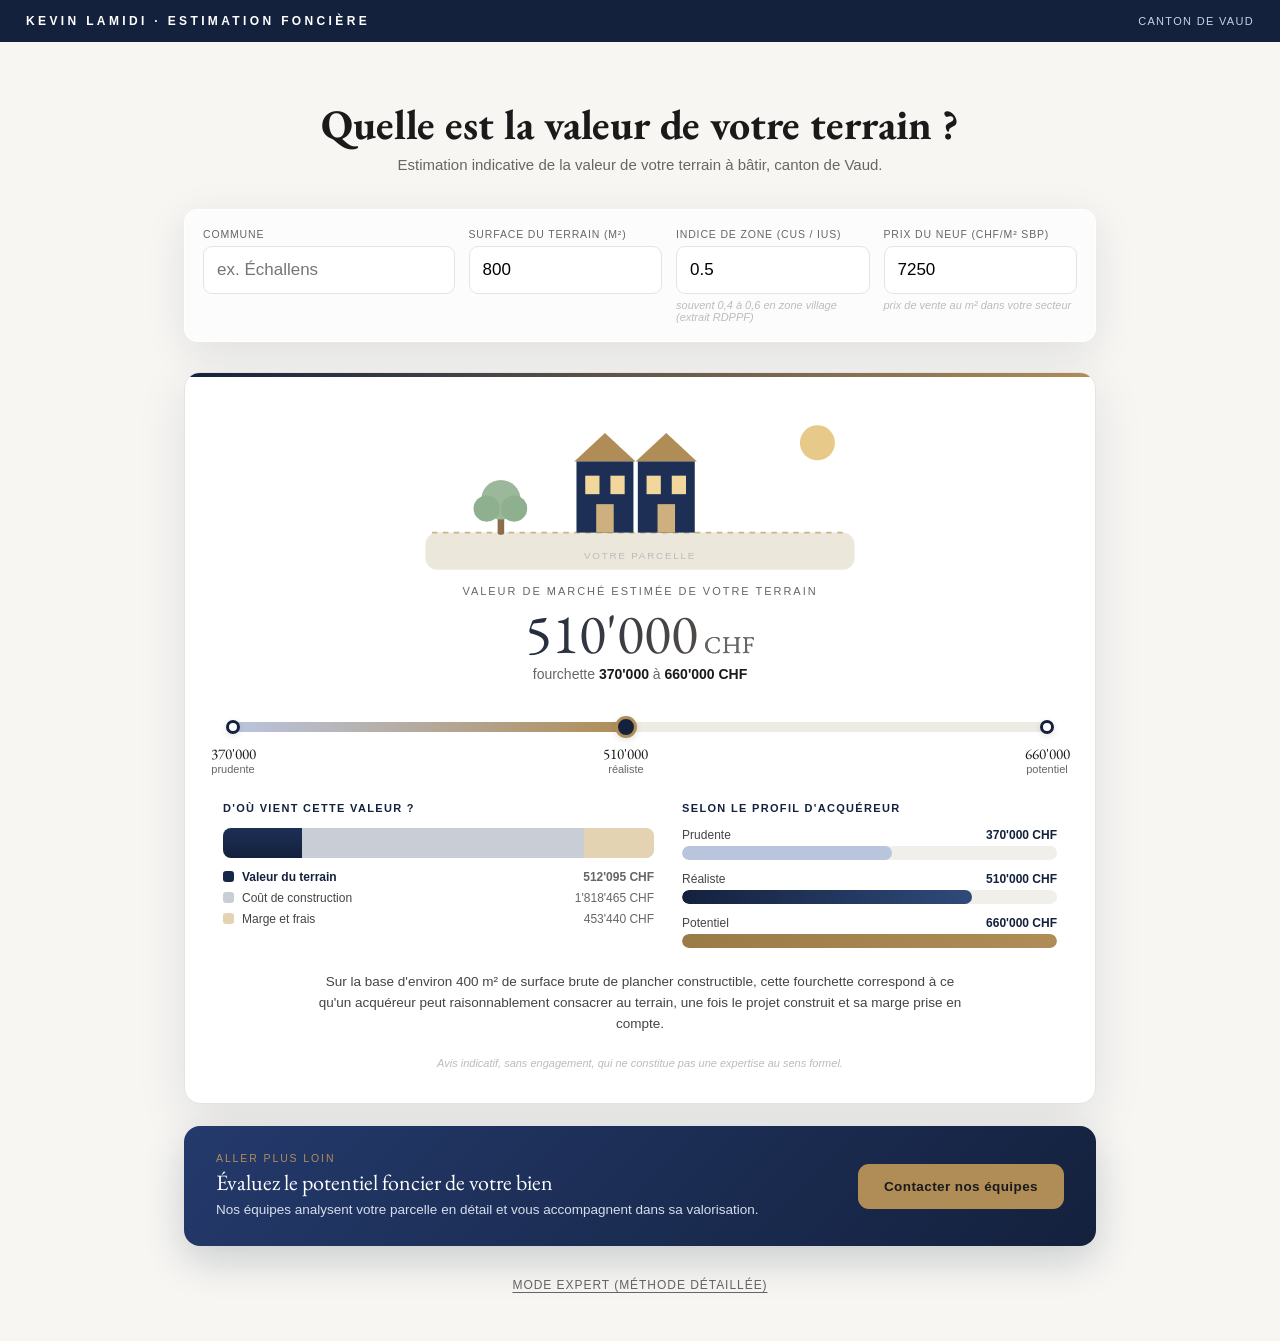
==== index.html @ 93208319 "Reancre le carre de contact en bande horizontale pleine largeur sous le resultat Co-Authored-By: Cla" ====
<!DOCTYPE html>
<html lang="fr">
<head>
  <meta charset="utf-8" />
  <meta name="viewport" content="width=device-width, initial-scale=1" />
  <meta name="robots" content="noindex, nofollow" />
  <title>Estimation foncière</title>
  <link rel="preconnect" href="https://fonts.googleapis.com" />
  <link rel="preconnect" href="https://fonts.gstatic.com" crossorigin />
  <link href="https://fonts.googleapis.com/css2?family=EB+Garamond:ital,wght@0,400;0,500;0,600;1,400&display=swap" rel="stylesheet" />
  <link rel="stylesheet" href="styles.css" />
</head>
<body>

  <div class="bg-mesh" aria-hidden="true"><span></span><span></span><span></span></div>

  <!-- ======================= BANDEAU ======================= -->
  <header class="topbar">
    <div class="brand" id="brandLabel">Estimation foncière</div>
    <div class="meta">Canton de Vaud</div>
  </header>

  <!-- ======================= FAÇADE SIMPLE ======================= -->
  <main class="estimateur">
    <section class="hero">
      <h1 class="hero-title">Quelle est la valeur de votre terrain ?</h1>
      <p class="hero-sub">Estimation indicative de la valeur de votre terrain à bâtir, canton de Vaud.</p>
      <div class="hero-inputs">
        <div class="hero-field">
          <label>Commune</label>
          <input id="commune" list="communeList" placeholder="ex. Échallens" />
          <datalist id="communeList"></datalist>
        </div>
        <div class="hero-field">
          <label>Surface du terrain (m²)</label>
          <input id="surfaceCadastrale" type="number" inputmode="numeric" placeholder="ex. 800" />
        </div>
        <div class="hero-field">
          <label>Indice de zone (CUS / IUS)</label>
          <input id="ius" type="number" step="0.05" inputmode="decimal" placeholder="ex. 0.5" />
          <div class="hero-help">souvent 0,4 à 0,6 en zone village (extrait RDPPF)</div>
        </div>
        <div class="hero-field">
          <label>Prix du neuf (CHF/m² SBP)</label>
          <input id="prixReference" type="number" inputmode="numeric" placeholder="ex. 7500" />
          <div class="hero-help">prix de vente au m² dans votre secteur</div>
        </div>
      </div>
      <div class="note" id="communeNote"></div>
    </section>

    <section class="result" id="heroResult"><!-- rempli dynamiquement --></section>

    <aside class="cta-band">
      <div class="cta-band-text">
        <div class="cta-eyebrow">Aller plus loin</div>
        <div class="cta-title">Évaluez le potentiel foncier de votre bien</div>
        <p class="cta-text">Nos équipes analysent votre parcelle en détail et vous accompagnent dans sa valorisation.</p>
      </div>
      <a class="cta-btn" id="ctaContact" href="mailto:">Contacter nos équipes</a>
    </aside>

    <div class="expert-toggle">
      <button class="linklike" id="btnExpert">Mode expert (méthode détaillée)</button>
    </div>
  </main>

  <!-- ======================= MODE EXPERT ======================= -->
  <div id="expert" hidden>
  <div class="expert-head">
    <div>
      <div class="eh-title">Mode expert</div>
      <div class="eh-sub">Calcul détaillé, pour votre analyse et le rappel client</div>
    </div>
    <button class="btn secondary eh-back" id="btnSimple">Vue simple</button>
  </div>
  <div class="layout">

    <!-- ======================= SIDEBAR : SAISIE ======================= -->
    <aside class="sidebar">

      <!-- CONTEXTE : facultatif, alimente surtout l'avis PDF -->
      <details class="group">
        <summary>Contexte du dossier</summary>
        <div class="field"><label>N° de parcelle</label><input id="noParcelle" /></div>
        <div class="field"><label>Auteur de l'avis</label><input id="auteur" placeholder="Nom Prénom" /></div>
        <div class="field"><label>Titre / entité</label><input id="entite" placeholder="Courtier" /></div>
        <div class="field"><label>Client (à la demande de)</label><input id="client" placeholder="Nom du client" /></div>
        <div class="field"><label>Email de contact <span class="hint">bouton « être rappelé »</span></label><input id="contactEmail" type="email" placeholder="vous@agence.ch" /></div>
        <div class="field"><label>District</label><input id="district" /></div>
        <div class="field"><label>Affectation principale</label><select id="affectation"></select></div>
        <div class="field"><label>Estimation fiscale (CHF) <span class="hint">repère</span></label><input id="estimationFiscale" type="number" /></div>
        <div class="field inline">
          <div><label>Accès grevé servitude (m²)</label><input id="surfaceAcces" type="number" value="0" /></div>
          <div><label>Surface déterminante (m²) <span class="hint">auto</span></label><input id="surfaceDeterminante" type="number" placeholder="auto" /></div>
        </div>
        <div class="field"><label>Calcul de surface déterminante</label><select id="normeSurface"></select></div>
        <div class="field inline">
          <div><label>Jardin (m²)</label><input id="surfaceJardin" type="number" value="0" /></div>
          <div><label>Bâtiments existants (m²)</label><input id="surfaceBatiments" type="number" value="0" /></div>
        </div>
        <div class="field row3">
          <div><label>Couvert (m²)</label><input id="surfaceCouvert" type="number" value="0" /></div>
          <div><label>Haut. corniche (m)</label><input id="hauteurCorniche" type="number" step="0.1" /></div>
          <div><label>Dist. limites (m)</label><input id="distanceLimites" type="number" step="0.1" /></div>
        </div>
        <div class="field"><label>Surface min bâtiment (m²)</label><input id="surfaceMinBatiment" type="number" /></div>
        <div class="field checks">
          <label><input type="checkbox" id="pacomRevision" /> PACom en révision</label>
        </div>
        <div class="field"><label>Commentaire PACom</label><textarea id="pacomCommentaire"></textarea></div>
        <div class="field checks">
          <label>Servitudes</label>
          <label><input type="checkbox" id="servPassage" /> Passage</label>
          <label><input type="checkbox" id="servCanalisations" /> Canalisations</label>
          <label><input type="checkbox" id="servAutres" /> Autres</label>
        </div>
        <div class="field"><label>Servitudes (détail)</label><textarea id="servitudes"></textarea></div>
        <div class="field"><label>Particularités (topo, expo, accès)</label><textarea id="particularites"></textarea></div>
      </details>

      <!-- HYPOTHÈSES COMMUNES : socle identique à tous les dossiers -->
      <details class="group">
        <summary>Hypothèses communes (socle)</summary>
        <div class="field">
          <label>Standing visé</label>
          <select id="standing">
            <option value="standard">Standard (950 CHF/m³)</option>
            <option value="soigne">Soigné (1'050 CHF/m³)</option>
            <option value="premium">Premium (1'150 CHF/m³)</option>
          </select>
        </div>
        <div class="field"><label>Coût construction (CHF/m³ SIA 116)</label><input id="coutM3" type="number" /></div>
        <div class="field inline">
          <div><label>Ratio volume/SBP (m³/m²)</label><input id="ratioVolumeSBP" type="number" step="0.1" /></div>
          <div><label>Ratio habitable/SBP</label><input id="ratioHabitableSBP" type="number" step="0.01" /></div>
        </div>
        <div class="field"><label>CFC 1 travaux prépar. (CHF)</label><input id="cfc1" type="number" /></div>
        <div class="field inline">
          <div><label>CFC 4 (CHF/m² non bâti)</label><input id="cfc4M2" type="number" /></div>
          <div><label>CFC 5 (% s/total)</label><input id="cfc5Pct" type="number" step="0.01" /></div>
        </div>
        <div class="field"><label>Frais commercialisation (% recette)</label><input id="fraisCommercialisationPct" type="number" step="0.01" /></div>
        <div class="field">
          <label>Marge par niveau (% recette)</label>
          <div class="row3">
            <div><label style="text-align:center">Prudente</label><input id="margeP" type="number" step="0.01" /></div>
            <div><label style="text-align:center">Réaliste</label><input id="margeR" type="number" step="0.01" /></div>
            <div><label style="text-align:center">Optimale</label><input id="margeO" type="number" step="0.01" /></div>
          </div>
        </div>
        <div class="field inline">
          <div><label>Frais acquisition terrain (%)</label><input id="fraisAcquisitionPct" type="number" step="0.01" /></div>
          <div><label>Frais constitution PPE (CHF)</label><input id="fraisPPE" type="number" /></div>
        </div>
        <div class="field">
          <label>Abattement servitudes</label>
          <div class="slider-row">
            <input id="abattementServitudes" type="range" min="0" max="0.2" step="0.01" value="0" />
            <span class="val" id="abattementVal">0 %</span>
          </div>
        </div>
        <div class="field">
          <label>Niveaux habitables <span class="hint">(emprise = SBP / niveaux)</span></label>
          <div class="slider-row">
            <input id="nbNiveaux" type="range" min="1" max="3" step="1" value="2" />
            <span class="val" id="nbNiveauxVal">2</span>
          </div>
        </div>
      </details>

      <!-- DÉGRESSIVITÉ -->
      <details class="group">
        <summary>Tableau de dégressivité</summary>
        <table class="grid" id="degTable" style="font-size:12px"></table>
        <div class="note">% du prix de référence selon la SBP d'une unité (surface du programme). Variable critique du modèle.</div>
      </details>

      <!-- ACTIONS DOSSIER -->
      <div class="group">
        <h3>Dossier</h3>
        <div class="btn-row">
          <button class="btn secondary" id="btnSave">Enregistrer</button>
          <select id="dossierList" style="flex:1;padding:6px;border:1px solid #e3e3e3;border-radius:4px"></select>
          <button class="btn ghost" id="btnLoad">Ouvrir</button>
          <button class="btn ghost" id="btnDelete">Suppr.</button>
        </div>
        <div class="btn-row">
          <button class="btn ghost" id="btnExport">Exporter JSON</button>
          <button class="btn ghost" id="btnImport">Importer JSON</button>
          <input type="file" id="fileImport" accept="application/json" style="display:none" />
        </div>
      </div>

    </aside>

    <!-- ======================= MAIN : RÉSULTATS ======================= -->
    <main class="main">
      <div class="tabs">
        <div class="tab active" data-tab="synthese">Synthèse</div>
        <div class="tab" data-tab="detail">Détail par scénario</div>
        <div class="tab" data-tab="acquereur">Vue acquéreur</div>
        <div class="tab" data-tab="communes">Communes</div>
        <div class="tab" data-tab="comparables">Comparables</div>
        <div class="tab" data-tab="pdf">Avis (PDF)</div>
      </div>

      <!-- SYNTHÈSE -->
      <section class="panel active" id="panel-synthese">
        <h1 class="headline" id="synTitre">Parcelle</h1>
        <p class="subhead" id="synSub">Canton de Vaud</p>
        <div class="cards" id="synCards"></div>
        <div class="section-title">Détail des trois niveaux de valorisation</div>
        <table class="grid" id="synTable"></table>
        <p class="note" id="synFiscal"></p>
      </section>

      <!-- DÉTAIL -->
      <section class="panel" id="panel-detail">
        <div class="section-title">Mécanique complète, colonnes parallèles</div>
        <table class="grid" id="detailTable"></table>
        <p class="note">Toutes les lignes CFC sont visibles. Les cellules de saisie (sidebar) sont en surbrillance jaune.</p>
      </section>

      <!-- VUE ACQUÉREUR -->
      <section class="panel" id="panel-acquereur">
        <div class="flex" style="justify-content:space-between">
          <div class="section-title" style="margin:0;border:none">Vue acquéreur, compte à l'envers</div>
          <div class="field" style="min-width:240px;margin:0">
            <label>Scénario cible</label>
            <select id="cibleScenario"></select>
          </div>
        </div>
        <div class="cards" id="acqCards"></div>
        <table class="grid" id="acqTable"></table>
        <p class="note" id="acqProfil"></p>
      </section>

      <!-- COMMUNES -->
      <section class="panel" id="panel-communes">
        <div class="section-title">Base de communes</div>
        <p class="note">Vos données par commune. La saisie d'un dossier pré-remplit ces références (surchargeables). Les communes que vous ajoutez ici sont conservées sur ce poste.</p>
        <table class="grid" id="communesTable"></table>
        <div class="spacer"></div>
        <div class="section-title" id="communeFormTitle">Ajouter ou modifier une commune</div>
        <div style="display:grid;grid-template-columns:repeat(3,1fr);gap:10px;max-width:900px">
          <div class="field"><label>Commune</label><input id="k_commune" /></div>
          <div class="field"><label>District</label><input id="k_district" /></div>
          <div class="field"><label>Prix réf. (CHF/m² SBP)</label><input id="k_prix" type="number" /></div>
          <div class="field"><label>IUS zone village</label><input id="k_ius" type="number" step="0.05" /></div>
          <div class="field"><label>Hauteur corniche (m)</label><input id="k_hauteur" type="number" step="0.1" /></div>
          <div class="field"><label>Surface min bâtiment (m²)</label><input id="k_surfmin" type="number" /></div>
          <div class="field" style="grid-column:1 / -1"><label>Notes</label><textarea id="k_notes"></textarea></div>
        </div>
        <div class="btn-row">
          <button class="btn" id="btnSaveCommune">Enregistrer la commune</button>
          <button class="btn ghost" id="btnResetCommune">Vider le formulaire</button>
        </div>
      </section>

      <!-- COMPARABLES -->
      <section class="panel" id="panel-comparables">
        <div class="section-title">Comparables archivés</div>
        <table class="grid" id="compTable"></table>
        <div class="spacer"></div>
        <div class="section-title">Ajouter un comparable</div>
        <div style="display:grid;grid-template-columns:repeat(4,1fr);gap:10px;max-width:900px">
          <div class="field"><label>Commune</label><input id="c_commune" /></div>
          <div class="field"><label>Adresse partielle</label><input id="c_adresse" /></div>
          <div class="field"><label>Type de bien</label>
            <select id="c_type">
              <option>PPE neuve</option><option>Villa neuve</option>
              <option>Villa rénovée</option><option>Terrain nu</option>
            </select>
          </div>
          <div class="field"><label>Date observation</label><input id="c_date" type="date" /></div>
          <div class="field"><label>SBP (m²)</label><input id="c_sbp" type="number" /></div>
          <div class="field"><label>Habitable (m²)</label><input id="c_hab" type="number" /></div>
          <div class="field"><label>Prix (CHF)</label><input id="c_prix" type="number" /></div>
          <div class="field"><label>Source</label><input id="c_source" /></div>
        </div>
        <div class="btn-row"><button class="btn" id="btnAddComp">Ajouter</button></div>
      </section>

      <!-- PDF -->
      <section class="panel" id="panel-pdf">
        <div class="pdf-toolbar">
          <button class="btn" id="btnPrint">Générer le PDF (impression)</button>
          <span class="muted">Astuce : dans la boîte d'impression, choisir « Enregistrer au format PDF », marges « Aucune ».</span>
          <label class="flex" style="margin-left:auto"><input type="checkbox" id="optRarete" checked /> Inclure section rareté</label>
        </div>
        <div style="border:1px solid var(--line);padding:12px;border-radius:4px;max-width:620px;margin-bottom:8px">
          <div class="row3">
            <div class="field"><label>Plancher (CHF)</label><input id="pdfMin" type="number" /></div>
            <div class="field"><label>Valeur réaliste (CHF)</label><input id="pdfCentral" type="number" /></div>
            <div class="field"><label>Potentiel (CHF)</label><input id="pdfMax" type="number" /></div>
          </div>
        </div>
        <div class="note" style="max-width:620px">La fourchette se pré-remplit depuis les trois niveaux (arrondi à 10'000). Vous pouvez l'ajuster librement avant d'afficher au client.</div>
        <div class="field" style="max-width:380px">
          <label>Rareté des terrains dans la commune</label>
          <select id="rareteNiveau">
            <option value="pratiquement inexistants">pratiquement inexistants</option>
            <option value="limités">limités</option>
          </select>
        </div>
        <div class="pdf-stage">
          <div class="sheet" id="pdfSheet"></div>
        </div>
      </section>

    </main>
  </div>
  </div><!-- /#expert -->

  <script src="data.js"></script>
  <script src="calc.js"></script>
  <script src="app.js"></script>
</body>
</html>
---- styles.css ----
/* =============================================================================
   styles.css — Estimation foncière (méthode résiduelle USPI)
   Design éditorial neutre, palette sobre. Aucune marque.
   ============================================================================= */

:root {
  --navy: #14213d;          /* bandeau, filets forts (neutre, non marqué) */
  --ink: #1a1a1a;           /* noir profond */
  --grey: #666666;          /* gris labels */
  --grey-light: #bbbbbb;    /* gris clair */
  --line: #e3e3e3;          /* filets fins */
  --bg: #f7f6f3;            /* fond papier */
  --panel: #ffffff;
  --accent: #b08d57;        /* or discret pour accents éditoriaux */
  --input-hl: #fdf9ec;      /* surbrillance douce des cellules de saisie */
  --ok: #2e7d52;
  --warn: #b5532a;
  --radius: 4px;
  --serif: 'EB Garamond', Georgia, 'Times New Roman', serif;
  --sans: 'Helvetica Neue', Helvetica, Arial, sans-serif;
}

* { box-sizing: border-box; }

html, body {
  margin: 0; padding: 0;
  background: var(--bg);
  color: var(--ink);
  font-family: var(--sans);
  font-size: 14px;
  -webkit-font-smoothing: antialiased;
}

/* ---------- Bandeau supérieur ---------- */
.topbar {
  background: var(--navy);
  color: #fff;
  display: flex;
  align-items: center;
  justify-content: space-between;
  padding: 14px 26px;
}
.topbar .brand {
  font-family: var(--sans);
  font-weight: 600;
  letter-spacing: 0.28em;
  text-transform: uppercase;
  font-size: 12px;
}
.topbar .meta {
  font-size: 11px;
  letter-spacing: 0.12em;
  color: #c9d2e3;
  text-transform: uppercase;
}

/* =============================================================================
   FAÇADE SIMPLE — expérience visuelle animée
   ============================================================================= */

/* Fond en dégradé mouvant (mesh gradient) */
.bg-mesh { position: fixed; inset: 0; z-index: -1; overflow: hidden; background: var(--bg); }
.bg-mesh span { position: absolute; border-radius: 50%; filter: blur(80px); opacity: 0.5; will-change: transform; animation: drift 22s ease-in-out infinite; }
.bg-mesh span:nth-child(1) { width: 52vw; height: 52vw; left: -12vw; top: -14vw; background: radial-gradient(circle, #c6d2ec, transparent 70%); }
.bg-mesh span:nth-child(2) { width: 42vw; height: 42vw; right: -10vw; top: 6vh; background: radial-gradient(circle, #efe2cb, transparent 70%); animation-delay: -7s; }
.bg-mesh span:nth-child(3) { width: 46vw; height: 46vw; left: 24vw; bottom: -24vh; background: radial-gradient(circle, #d9e6dc, transparent 70%); animation-delay: -14s; }
@keyframes drift {
  0%, 100% { transform: translate(0, 0) scale(1); }
  33% { transform: translate(4vw, 3vh) scale(1.09); }
  66% { transform: translate(-3vw, 2vh) scale(0.95); }
}

.estimateur { max-width: 960px; margin: 0 auto; padding: 60px 24px 48px; }

/* Bande de contact, ancrée sous le résultat */
.cta-band {
  display: flex; align-items: center; justify-content: space-between; gap: 26px;
  margin-top: 22px; padding: 26px 32px; border-radius: 16px; color: #fff;
  background: linear-gradient(135deg, #243a6c, var(--navy));
  box-shadow: 0 14px 40px rgba(20,33,61,0.20);
  animation: fadeup 0.7s 0.2s both;
}
.cta-band-text { min-width: 0; }
.cta-eyebrow { font-size: 10.5px; letter-spacing: 0.18em; text-transform: uppercase; color: var(--accent); margin-bottom: 6px; }
.cta-band .cta-title { font-family: var(--serif); font-size: 22px; line-height: 1.2; margin: 0 0 4px; }
.cta-band .cta-text { font-size: 13.5px; line-height: 1.5; color: #d6deec; margin: 0; }
.cta-btn {
  display: inline-block; background: var(--accent); color: #1a1a1a;
  padding: 15px 26px; border-radius: 11px; font-weight: 600; font-size: 13.5px;
  text-decoration: none; letter-spacing: 0.03em; white-space: nowrap; flex: none;
  transition: transform 0.15s, box-shadow 0.15s;
}
.cta-btn:hover { transform: translateY(-2px); box-shadow: 0 10px 26px rgba(176,141,87,0.45); }
@media (max-width: 680px) {
  .cta-band { flex-direction: column; align-items: flex-start; }
}

@keyframes fadeup { from { opacity: 0; transform: translateY(18px); } to { opacity: 1; transform: none; } }
@keyframes popin { from { opacity: 0; transform: translateY(24px) scale(0.985); } to { opacity: 1; transform: none; } }

.hero { text-align: center; }
.hero-title {
  font-family: var(--serif);
  font-size: 42px; line-height: 1.1;
  margin: 0 0 8px; color: var(--ink);
  animation: fadeup 0.8s both;
}
.hero-sub { color: var(--grey); font-size: 15px; margin: 0 0 36px; animation: fadeup 0.8s 0.12s both; }

.hero-inputs {
  display: grid; grid-template-columns: 1.3fr 1fr 1fr 1fr; gap: 14px; text-align: left;
  background: rgba(255,255,255,0.7); backdrop-filter: blur(8px);
  border: 1px solid rgba(255,255,255,0.8); border-radius: 14px;
  padding: 18px; box-shadow: 0 10px 40px rgba(20,33,61,0.10);
  animation: fadeup 0.8s 0.24s both;
}
.hero-field label { display: block; font-size: 10.5px; letter-spacing: 0.08em; text-transform: uppercase; color: var(--grey); margin-bottom: 6px; }
.hero-field input {
  width: 100%; padding: 13px 13px; border: 1px solid var(--line); border-radius: 9px;
  font-family: var(--sans); font-size: 17px; background: #fff; transition: border-color 0.2s, box-shadow 0.2s, transform 0.2s;
}
.hero-field input:focus { outline: none; border-color: var(--navy); box-shadow: 0 0 0 4px rgba(20,33,61,0.10); transform: translateY(-1px); }
.hero-help { font-size: 11px; color: var(--grey-light); margin-top: 5px; font-style: italic; }

/* Carte résultat */
.result {
  margin-top: 30px; background: var(--panel); border: 1px solid var(--line);
  border-radius: 16px; padding: 34px 38px; box-shadow: 0 14px 50px rgba(20,33,61,0.10);
  position: relative; overflow: hidden;
}
.result::before { content: ''; position: absolute; left: 0; right: 0; top: 0; height: 4px; background: linear-gradient(90deg, var(--navy), var(--accent)); }
.result.empty { text-align: center; color: var(--grey); box-shadow: 0 8px 30px rgba(20,33,61,0.05); }
.result.empty::before { background: var(--grey-light); }
.result.filled { animation: popin 0.7s both; }

.r-lab { font-size: 11px; letter-spacing: 0.18em; text-transform: uppercase; color: var(--grey); text-align: center; }
.r-main {
  font-family: var(--serif); font-size: 56px; line-height: 1.05; text-align: center; margin: 8px 0 2px;
  font-variant-numeric: tabular-nums;
  background: linear-gradient(100deg, var(--navy) 30%, var(--accent)); -webkit-background-clip: text; background-clip: text; color: transparent;
}
.r-main .unit { font-size: 24px; -webkit-text-fill-color: var(--grey); color: var(--grey); margin-left: 6px; letter-spacing: 0.04em; }
.r-range-txt { text-align: center; color: var(--grey); font-size: 14px; margin-bottom: 8px; }
.r-range-txt strong { color: var(--ink); }

/* Barre de fourchette */
.r-bar-wrap { padding: 0 10px; margin: 40px 0 70px; }
.r-bar { position: relative; height: 10px; border-radius: 999px; background: #ecebe4; overflow: visible; }
.r-bar .r-fill { position: absolute; left: 0; top: 0; bottom: 0; border-radius: 999px; width: 0; background: linear-gradient(90deg, #b9c4dd, var(--accent)); transition: width 1.1s cubic-bezier(0.22,1,0.36,1); }
.r-bar .r-mark { position: absolute; top: 50%; transform: translate(-50%, -50%); width: 14px; height: 14px; border-radius: 50%; background: #fff; border: 3px solid var(--navy); transition: left 1.1s cubic-bezier(0.22,1,0.36,1); box-shadow: 0 2px 6px rgba(0,0,0,0.12); }
.r-bar .r-mark.mid { width: 22px; height: 22px; border-color: var(--accent); background: var(--navy); z-index: 2; }
.r-bar .r-tick { position: absolute; top: 22px; transform: translateX(-50%); text-align: center; font-size: 11px; color: var(--grey); white-space: nowrap; transition: left 1.1s cubic-bezier(0.22,1,0.36,1); }
.r-bar .r-tick .t-val { display: block; font-family: var(--serif); font-size: 15px; color: var(--ink); font-variant-numeric: tabular-nums; }

/* Graphiques */
.viz-grid { display: grid; grid-template-columns: 1.15fr 1fr; gap: 28px; margin: 8px 0 24px; }
.viz h4 { font-family: var(--sans); font-size: 11px; letter-spacing: 0.12em; text-transform: uppercase; color: var(--navy); margin: 0 0 14px; }

/* Décomposition (barre empilée) */
.decomp-bar { display: flex; height: 30px; border-radius: 8px; overflow: hidden; background: #f0efe9; }
.decomp-seg { height: 100%; width: 0; transition: width 1.1s cubic-bezier(0.22,1,0.36,1); }
.seg-terrain { background: linear-gradient(180deg, #1d2f55, var(--navy)); }
.seg-constr { background: #c9cdd6; }
.seg-autres { background: #e4d3b3; }
.decomp-legend { margin-top: 12px; display: flex; flex-direction: column; gap: 7px; font-size: 12px; color: #444; }
.decomp-legend .lg { display: flex; align-items: center; gap: 8px; }
.decomp-legend .dot { width: 11px; height: 11px; border-radius: 3px; flex: none; }
.decomp-legend .lg .v { margin-left: auto; font-variant-numeric: tabular-nums; color: var(--grey); }
.decomp-legend .lg.is-terrain { font-weight: 600; color: var(--navy); }

/* Comparaison des 3 niveaux (barres horizontales) */
.scen-rows { display: flex; flex-direction: column; gap: 12px; }
.scen-row .scen-top { display: flex; justify-content: space-between; font-size: 12px; margin-bottom: 4px; }
.scen-row .scen-top .name { color: #444; }
.scen-row .scen-top .val { font-variant-numeric: tabular-nums; color: var(--navy); font-weight: 600; }
.scen-track { height: 14px; background: #f0efe9; border-radius: 999px; overflow: hidden; }
.scen-fill { height: 100%; width: 0; border-radius: 999px; transition: width 1.1s cubic-bezier(0.22,1,0.36,1); }
.scen-fill.lv-P { background: #b9c4dd; }
.scen-fill.lv-R { background: linear-gradient(90deg, var(--navy), #2f4a7a); }
.scen-fill.lv-O { background: linear-gradient(90deg, #9a7b46, var(--accent)); }

/* Scène SVG : la parcelle où les maisons poussent selon la densité */
.svg-scene-wrap { margin: -8px auto 2px; max-width: 460px; }
.svg-scene { width: 100%; display: block; }
.svg-scene .ground { fill: #ece7db; }
.svg-scene .parcel-edge { stroke: #c9b58a; stroke-width: 1.5; stroke-dasharray: 5 5; fill: none; }
.svg-scene .sun { fill: #e7c98a; transform-box: fill-box; transform-origin: center; animation: sunpulse 5s ease-in-out infinite; }
@keyframes sunpulse { 0%, 100% { opacity: 0.7; transform: scale(1); } 50% { opacity: 1; transform: scale(1.1); } }
.svg-scene .tree { transform-box: fill-box; transform-origin: bottom center; animation: sway 6s ease-in-out infinite; }
@keyframes sway { 0%, 100% { transform: rotate(-2deg); } 50% { transform: rotate(2deg); } }
.svg-scene .bld { transform: scaleY(0); transform-box: fill-box; transform-origin: 50% 100%; transition: transform 1.15s cubic-bezier(0.34, 1.5, 0.5, 1); }
.svg-scene .bld-b { transition-delay: 0.12s; }
.svg-scene .wall { fill: #1d2f55; }
.svg-scene .roof { fill: #b08d57; }
.svg-scene .win { fill: #f1d79b; }
.svg-scene .door { fill: #cdb07e; }
.svg-scene .scene-cap { fill: var(--grey-light); font-family: var(--sans); font-size: 9px; letter-spacing: 0.18em; text-transform: uppercase; }

/* Révélation en cascade des graphiques */
.viz-decomp { animation: fadeup 0.7s 0.4s both; }
.viz-scen { animation: fadeup 0.7s 0.52s both; }

.r-explain { font-size: 13.5px; color: #444; line-height: 1.55; text-align: center; max-width: 660px; margin: 6px auto 22px; }
.r-cta { display: flex; justify-content: center; gap: 12px; flex-wrap: wrap; }
.r-cta .btn { padding: 14px 26px; font-size: 13px; border-radius: 10px; box-shadow: 0 8px 24px rgba(20,33,61,0.22); transition: transform 0.18s, box-shadow 0.18s; }
.r-cta .btn:hover { transform: translateY(-2px); box-shadow: 0 12px 30px rgba(20,33,61,0.30); }
.r-disclaimer { text-align: center; font-size: 11px; color: var(--grey-light); font-style: italic; margin-top: 18px; }

.expert-toggle { text-align: center; margin-top: 30px; }
.linklike { background: none; border: none; color: var(--grey); font-size: 12px; letter-spacing: 0.08em; text-transform: uppercase; cursor: pointer; text-decoration: underline; text-underline-offset: 3px; }
.linklike:hover { color: var(--navy); }

#expert { border-top: 1px solid var(--line); margin-top: 20px; background: var(--bg); }

@media (max-width: 760px) {
  .hero-inputs { grid-template-columns: 1fr 1fr; }
  .hero-title { font-size: 32px; }
  .viz-grid { grid-template-columns: 1fr; }
  .r-main { font-size: 44px; }
}
@media (prefers-reduced-motion: reduce) {
  .bg-mesh span, .hero-title, .hero-sub, .hero-inputs, .result.filled { animation: none; }
  .r-fill, .r-mark, .r-tick, .decomp-seg, .scen-fill { transition: none; }
}

/* ---------- Layout ---------- */
.layout {
  display: grid;
  grid-template-columns: 380px 1fr;
  min-height: calc(100vh - 50px);
}
.sidebar {
  background: var(--panel);
  border-right: 1px solid var(--line);
  padding: 18px 20px 60px;
  overflow-y: auto;
  max-height: calc(100vh - 50px);
  position: sticky;
  top: 0;
}
.main {
  padding: 26px 34px 80px;
  overflow-x: auto;
}
#expert .sidebar { background: #faf9f6; }
#expert .headline { margin-top: 4px; }
#expert table.grid { border: 1px solid var(--line); border-radius: 10px; overflow: hidden; }

/* ---------- Sidebar groupes ---------- */
.group { margin-bottom: 22px; }
.group > h3,
details.group > summary {
  font-family: var(--sans);
  font-size: 11px;
  letter-spacing: 0.16em;
  text-transform: uppercase;
  color: var(--navy);
  border-bottom: 1px solid var(--line);
  padding-bottom: 6px;
  margin: 0 0 12px;
}
details.group > summary {
  cursor: pointer;
  user-select: none;
  list-style: none;
  display: flex;
  align-items: center;
  justify-content: space-between;
}
details.group > summary::-webkit-details-marker { display: none; }
details.group > summary::after {
  content: '\25B8'; /* chevron fermé */
  font-size: 12px;
  color: var(--grey-light);
}
details.group[open] > summary::after { content: '\25BE'; /* chevron ouvert */ }
details.group { margin-bottom: 22px; }
.field { margin-bottom: 10px; }
.field label {
  display: block;
  font-size: 11px;
  letter-spacing: 0.06em;
  color: var(--grey);
  text-transform: uppercase;
  margin-bottom: 3px;
}
.field .hint { text-transform: none; letter-spacing: 0; color: var(--grey-light); font-style: italic; }
.field input, .field select, .field textarea {
  width: 100%;
  padding: 9px 11px;
  border: 1px solid var(--line);
  border-radius: 8px;
  font-family: var(--sans);
  font-size: 13.5px;
  background: var(--input-hl);   /* cellules de saisie en surbrillance douce */
  color: var(--ink);
  transition: border-color 0.15s, box-shadow 0.15s;
}
.field input:focus, .field select:focus, .field textarea:focus {
  outline: none;
  border-color: var(--navy);
  box-shadow: 0 0 0 2px rgba(20,33,61,0.12);
}
.field textarea { resize: vertical; min-height: 48px; background: #fff; }
.field.inline { display: grid; grid-template-columns: 1fr 1fr; gap: 8px; }
.field.checks label { display: flex; align-items: center; gap: 6px; text-transform: none; letter-spacing: 0; color: var(--ink); font-size: 12px; margin-bottom: 4px; }
.field.checks input { width: auto; background: #fff; }
.field .row3 { display: grid; grid-template-columns: 1fr 1fr 1fr; gap: 6px; }

.slider-row { display: flex; align-items: center; gap: 10px; }
.slider-row input[type=range] { background: transparent; padding: 0; }
.slider-row .val { font-variant-numeric: tabular-nums; min-width: 48px; text-align: right; font-weight: 600; }

/* ---------- Boutons ---------- */
.btn {
  display: inline-flex; align-items: center; gap: 6px;
  border: 1px solid var(--navy);
  background: var(--navy);
  color: #fff;
  padding: 8px 14px;
  border-radius: var(--radius);
  font-size: 12px; letter-spacing: 0.06em;
  cursor: pointer;
  text-transform: uppercase;
}
.btn.secondary { background: #fff; color: var(--navy); }
.btn.ghost { background: transparent; border-color: var(--line); color: var(--grey); }
.btn:hover { opacity: 0.92; }
.btn-row { display: flex; flex-wrap: wrap; gap: 8px; margin-top: 8px; }

/* ---------- En-tête du mode expert ---------- */
.expert-head {
  display: flex; align-items: center; justify-content: space-between; gap: 16px;
  padding: 16px 30px; background: #fff; border-bottom: 1px solid var(--line);
  position: sticky; top: 0; z-index: 30;
}
.eh-title { font-family: var(--serif); font-size: 21px; color: var(--navy); line-height: 1.1; }
.eh-sub { font-size: 12px; color: var(--grey); margin-top: 2px; }
.eh-back { display: inline-flex; align-items: center; gap: 7px; white-space: nowrap; }
.eh-back::before { content: '\2190'; font-size: 15px; }

/* ---------- Tabs (navigation segmentée) ---------- */
.tabs {
  display: inline-flex; gap: 4px; flex-wrap: wrap;
  background: #efeee8; padding: 5px; border-radius: 12px; margin-bottom: 26px;
}
.tab {
  padding: 9px 16px; border-radius: 8px;
  font-size: 12px; letter-spacing: 0.06em;
  color: var(--grey); cursor: pointer; transition: background 0.15s, color 0.15s, box-shadow 0.15s;
}
.tab:hover { color: var(--navy); }
.tab.active { color: var(--navy); background: #fff; font-weight: 600; box-shadow: 0 2px 8px rgba(20,33,61,0.10); }
.panel { display: none; }
.panel.active { display: block; }

/* ---------- Cartes synthèse ---------- */
.headline {
  font-family: var(--serif);
  font-size: 26px;
  margin: 0 0 4px;
}
.subhead { font-family: var(--serif); font-style: italic; color: var(--grey); margin: 0 0 22px; font-size: 16px; }

.cards { display: grid; grid-template-columns: repeat(3, 1fr); gap: 16px; margin-bottom: 26px; }
.card {
  background: var(--panel);
  border: 1px solid var(--line);
  border-top: 3px solid var(--navy);
  padding: 18px;
}
.card .k { font-size: 11px; letter-spacing: 0.12em; text-transform: uppercase; color: var(--grey); }
.card .v { font-family: var(--serif); font-size: 28px; margin-top: 6px; font-variant-numeric: tabular-nums; }
.card .s { font-size: 12px; color: var(--grey); margin-top: 4px; }
.card.feature { border-top-color: var(--accent); background: #fbfaf7; }

/* ---------- Tables ---------- */
table.grid { width: 100%; border-collapse: collapse; background: var(--panel); font-size: 13px; }
table.grid th, table.grid td { padding: 8px 10px; text-align: right; border-bottom: 1px solid var(--line); font-variant-numeric: tabular-nums; }
table.grid th:first-child, table.grid td:first-child { text-align: left; }
table.grid thead th {
  font-family: var(--sans); font-size: 11px; letter-spacing: 0.08em; text-transform: uppercase;
  color: var(--navy); border-bottom: 2px solid var(--navy); background: #fafafa;
}
table.grid tr.section td { background: #f3f2ee; font-weight: 600; color: var(--navy); text-transform: uppercase; font-size: 11px; letter-spacing: 0.06em; }
table.grid tr.total td { border-top: 2px solid var(--navy); font-weight: 700; font-family: var(--serif); font-size: 15px; }
table.grid tr.subtle td { color: var(--grey); }
table.grid .pos { color: var(--ok); }
table.grid .neg { color: var(--warn); }
.scolA { color: var(--grey); }

.note { font-size: 12px; color: var(--grey); font-style: italic; margin-top: 10px; }
.badge { display: inline-block; padding: 2px 8px; border-radius: 999px; font-size: 10px; letter-spacing: 0.08em; text-transform: uppercase; }
.badge.promo { background: #eef2fb; color: var(--navy); }
.badge.part { background: #f3efe8; color: var(--accent); }
.badge.warn { background: #fbeee6; color: var(--warn); }

.section-title { font-family: var(--sans); font-size: 12px; letter-spacing: 0.14em; text-transform: uppercase; color: var(--navy); margin: 28px 0 10px; border-bottom: 1px solid var(--line); padding-bottom: 6px; }

details.help { margin: 4px 0 12px; }
details.help summary { cursor: pointer; font-size: 11px; color: var(--grey); }
details.help p { font-size: 12px; color: var(--grey); margin: 6px 0; }

/* =============================================================================
   APERÇU PDF — vue éditoriale (écran) + impression A4 une page
   ============================================================================= */
.pdf-toolbar { display: flex; gap: 10px; align-items: center; margin-bottom: 16px; flex-wrap: wrap; }
.pdf-stage { display: flex; justify-content: center; }

.sheet {
  width: 210mm;
  min-height: 297mm;
  background: #fff;
  color: var(--ink);
  padding: 20mm;
  box-shadow: 0 4px 26px rgba(0,0,0,0.12);
  font-family: var(--serif);
  position: relative;
}
.sheet .pdf-band {
  position: absolute; left: 0; right: 0; top: 0;
  background: var(--navy); color: #fff;
  display: flex; justify-content: space-between; align-items: center;
  padding: 8mm 20mm;
  font-family: var(--sans);
}
.sheet .pdf-band .b-left { font-size: 11px; letter-spacing: 0.26em; text-transform: uppercase; }
.sheet .pdf-band .b-right { font-size: 9px; letter-spacing: 0.12em; text-transform: uppercase; text-align: right; color: #cdd5e6; }
.sheet .pdf-body { margin-top: 22mm; }

.sheet h1 { font-size: 22pt; margin: 0 0 2px; font-weight: 600; }
.sheet .pdf-sub { font-style: italic; color: var(--grey); font-size: 12pt; margin: 0 0 14px; }
.sheet .pdf-preambule { font-size: 11pt; line-height: 1.5; margin: 0 0 16px; }

.sheet .pdf-h {
  font-family: var(--sans); font-size: 9pt; letter-spacing: 0.18em; text-transform: uppercase;
  color: var(--grey); margin: 14px 0 6px;
}
.pdf-ident { width: 100%; border-collapse: collapse; font-size: 10.5pt; }
.pdf-ident td { padding: 3px 0; vertical-align: top; }
.pdf-ident td.lbl { font-family: var(--sans); font-size: 8.5pt; letter-spacing: 0.08em; text-transform: uppercase; color: var(--grey); width: 42%; }

.pdf-value-block { border-top: 3px solid var(--ink); margin-top: 6px; padding-top: 10px; }
.pdf-cols { display: grid; grid-template-columns: 1fr 1px 1fr; gap: 0; }
.pdf-cols .divider { background: var(--ink); }
.pdf-col { padding: 0 16px; }
.pdf-col:first-child { padding-left: 0; }
.c-lab { font-family: var(--sans); font-size: 8.5pt; letter-spacing: 0.1em; text-transform: uppercase; color: var(--grey); }
.c-val { font-size: 19pt; margin: 4px 0 2px; }
.c-sub { font-size: 9.5pt; color: var(--grey); }

.sheet p.pdf-txt { font-size: 10.5pt; line-height: 1.5; margin: 6px 0; text-align: justify; }
.sheet .pdf-reserve { font-size: 9.5pt; line-height: 1.45; color: #333; }
.sheet .pdf-mention { font-style: italic; color: var(--grey); font-size: 8.5pt; line-height: 1.4; margin-top: 12px; }
.pdf-sign { display: flex; justify-content: space-between; margin-top: 16px; font-size: 10pt; }
.pdf-sign .who { font-weight: 600; }
.pdf-foot {
  position: absolute; left: 20mm; right: 20mm; bottom: 10mm;
  display: flex; justify-content: space-between;
  font-family: var(--sans); font-size: 8pt; letter-spacing: 0.1em; text-transform: uppercase; color: var(--grey-light);
  border-top: 1px solid var(--line); padding-top: 5px;
}

/* ---------- Impression ---------- */
@page { size: A4 portrait; margin: 0; }
@media print {
  body * { visibility: hidden !important; }
  #pdfSheet, #pdfSheet * { visibility: visible !important; }
  #pdfSheet {
    position: absolute; left: 0; top: 0;
    margin: 0; box-shadow: none;
    width: 210mm; min-height: 297mm;
  }
  .sheet { box-shadow: none; }
}

/* ---------- Petits utilitaires ---------- */
.muted { color: var(--grey); }
.right { text-align: right; }
.spacer { height: 14px; }
.flex { display: flex; gap: 10px; align-items: center; }
.tag-list { display: flex; flex-wrap: wrap; gap: 6px; margin-top: 6px; }
hr.soft { border: none; border-top: 1px solid var(--line); margin: 16px 0; }

@media (max-width: 980px) {
  .layout { grid-template-columns: 1fr; }
  .sidebar { position: static; max-height: none; }
  .cards { grid-template-columns: 1fr; }
}
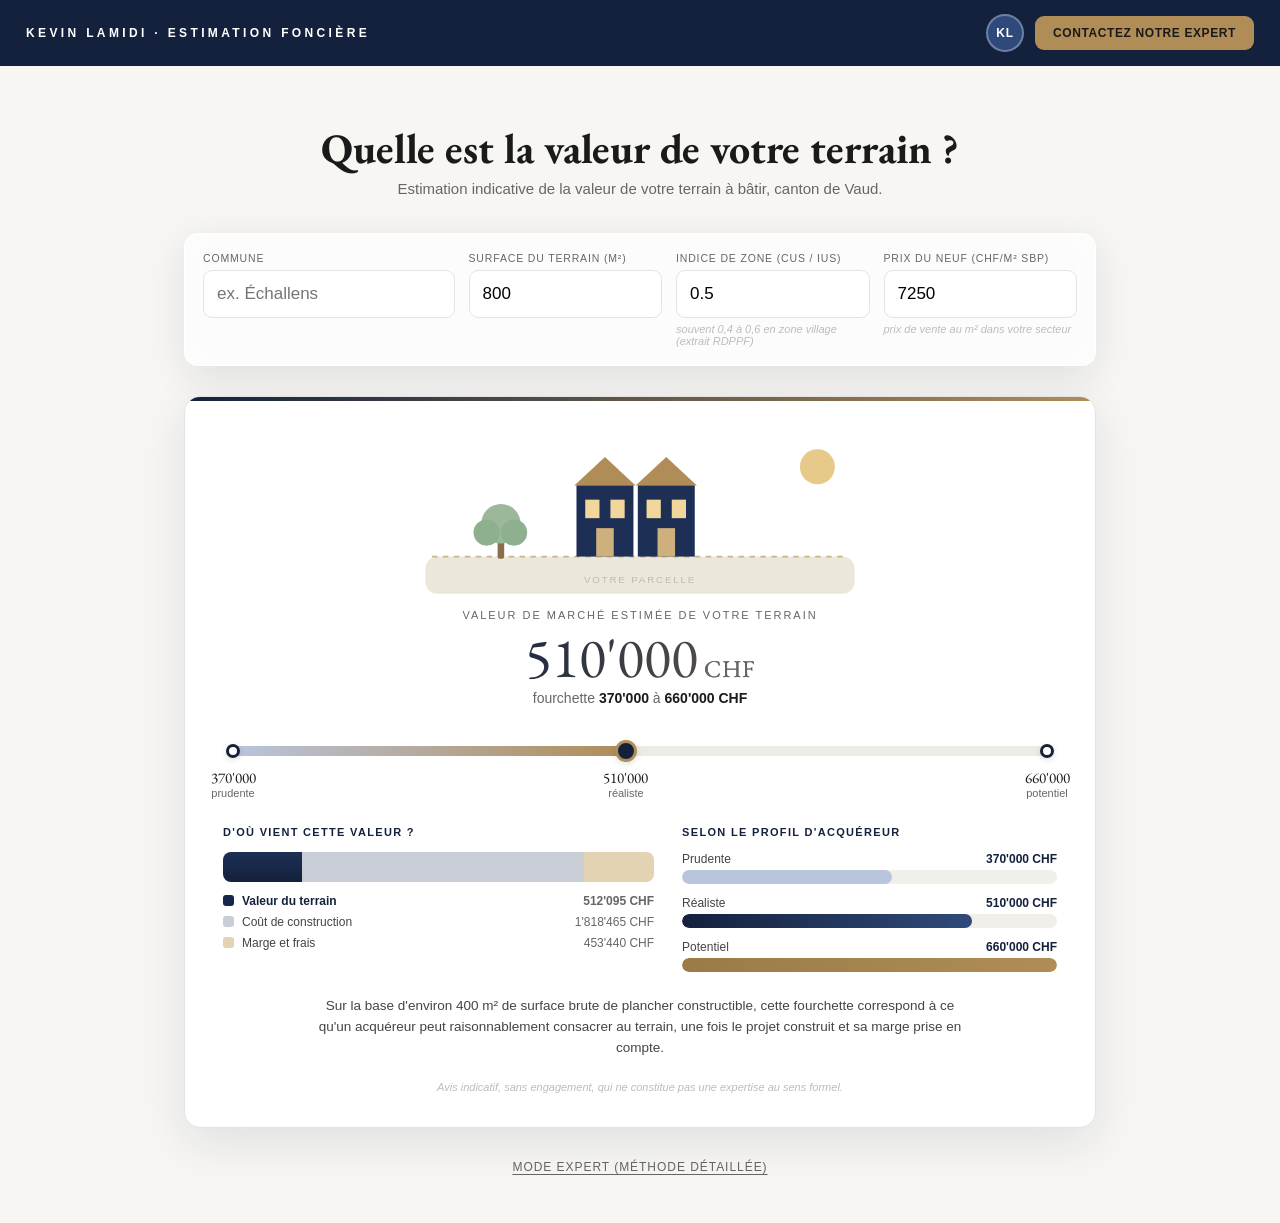
==== commit 61b8e97a: "Contact en haut a droite du bandeau (photo expert + bouton Contactez notre expert), retrait de la ba" ====
--- a/index.html
+++ b/index.html
@@ -17,7 +17,10 @@
   <!-- ======================= BANDEAU ======================= -->
   <header class="topbar">
     <div class="brand" id="brandLabel">Estimation foncière</div>
-    <div class="meta">Canton de Vaud</div>
+    <div class="topbar-expert">
+      <span class="expert-photo" id="expertPhoto" aria-hidden="true">KL</span>
+      <a class="btn-expert" id="ctaContact" href="mailto:">Contactez notre expert</a>
+    </div>
   </header>
 
   <!-- ======================= FAÇADE SIMPLE ======================= -->
@@ -50,15 +53,6 @@
     </section>
 
     <section class="result" id="heroResult"><!-- rempli dynamiquement --></section>
-
-    <aside class="cta-band">
-      <div class="cta-band-text">
-        <div class="cta-eyebrow">Aller plus loin</div>
-        <div class="cta-title">Évaluez le potentiel foncier de votre bien</div>
-        <p class="cta-text">Nos équipes analysent votre parcelle en détail et vous accompagnent dans sa valorisation.</p>
-      </div>
-      <a class="cta-btn" id="ctaContact" href="mailto:">Contacter nos équipes</a>
-    </aside>
 
     <div class="expert-toggle">
       <button class="linklike" id="btnExpert">Mode expert (méthode détaillée)</button>
--- a/styles.css
+++ b/styles.css
@@ -72,27 +72,23 @@
 
 .estimateur { max-width: 960px; margin: 0 auto; padding: 60px 24px 48px; }
 
-/* Bande de contact, ancrée sous le résultat */
-.cta-band {
-  display: flex; align-items: center; justify-content: space-between; gap: 26px;
-  margin-top: 22px; padding: 26px 32px; border-radius: 16px; color: #fff;
-  background: linear-gradient(135deg, #243a6c, var(--navy));
-  box-shadow: 0 14px 40px rgba(20,33,61,0.20);
-  animation: fadeup 0.7s 0.2s both;
-}
-.cta-band-text { min-width: 0; }
-.cta-eyebrow { font-size: 10.5px; letter-spacing: 0.18em; text-transform: uppercase; color: var(--accent); margin-bottom: 6px; }
-.cta-band .cta-title { font-family: var(--serif); font-size: 22px; line-height: 1.2; margin: 0 0 4px; }
-.cta-band .cta-text { font-size: 13.5px; line-height: 1.5; color: #d6deec; margin: 0; }
-.cta-btn {
-  display: inline-block; background: var(--accent); color: #1a1a1a;
-  padding: 15px 26px; border-radius: 11px; font-weight: 600; font-size: 13.5px;
-  text-decoration: none; letter-spacing: 0.03em; white-space: nowrap; flex: none;
-  transition: transform 0.15s, box-shadow 0.15s;
-}
-.cta-btn:hover { transform: translateY(-2px); box-shadow: 0 10px 26px rgba(176,141,87,0.45); }
-@media (max-width: 680px) {
-  .cta-band { flex-direction: column; align-items: flex-start; }
+/* Contact expert, en haut à droite (bandeau) */
+.topbar-expert { display: flex; align-items: center; gap: 11px; }
+.expert-photo {
+  width: 38px; height: 38px; border-radius: 50%; flex: none;
+  display: flex; align-items: center; justify-content: center;
+  background: #2f4a7a; color: #fff; font-size: 12px; font-weight: 600; letter-spacing: 0.06em;
+  border: 2px solid rgba(255,255,255,0.3); background-size: cover; background-position: center;
+}
+.btn-expert {
+  background: var(--accent); color: #1a1a1a; padding: 10px 18px; border-radius: 9px;
+  font-size: 12px; font-weight: 600; letter-spacing: 0.05em; text-transform: uppercase;
+  text-decoration: none; white-space: nowrap; transition: transform 0.15s, box-shadow 0.15s;
+}
+.btn-expert:hover { transform: translateY(-1px); box-shadow: 0 6px 18px rgba(176,141,87,0.45); }
+@media (max-width: 520px) {
+  .btn-expert { padding: 9px 12px; font-size: 11px; }
+  .topbar .brand { font-size: 10px; letter-spacing: 0.14em; }
 }
 
 @keyframes fadeup { from { opacity: 0; transform: translateY(18px); } to { opacity: 1; transform: none; } }
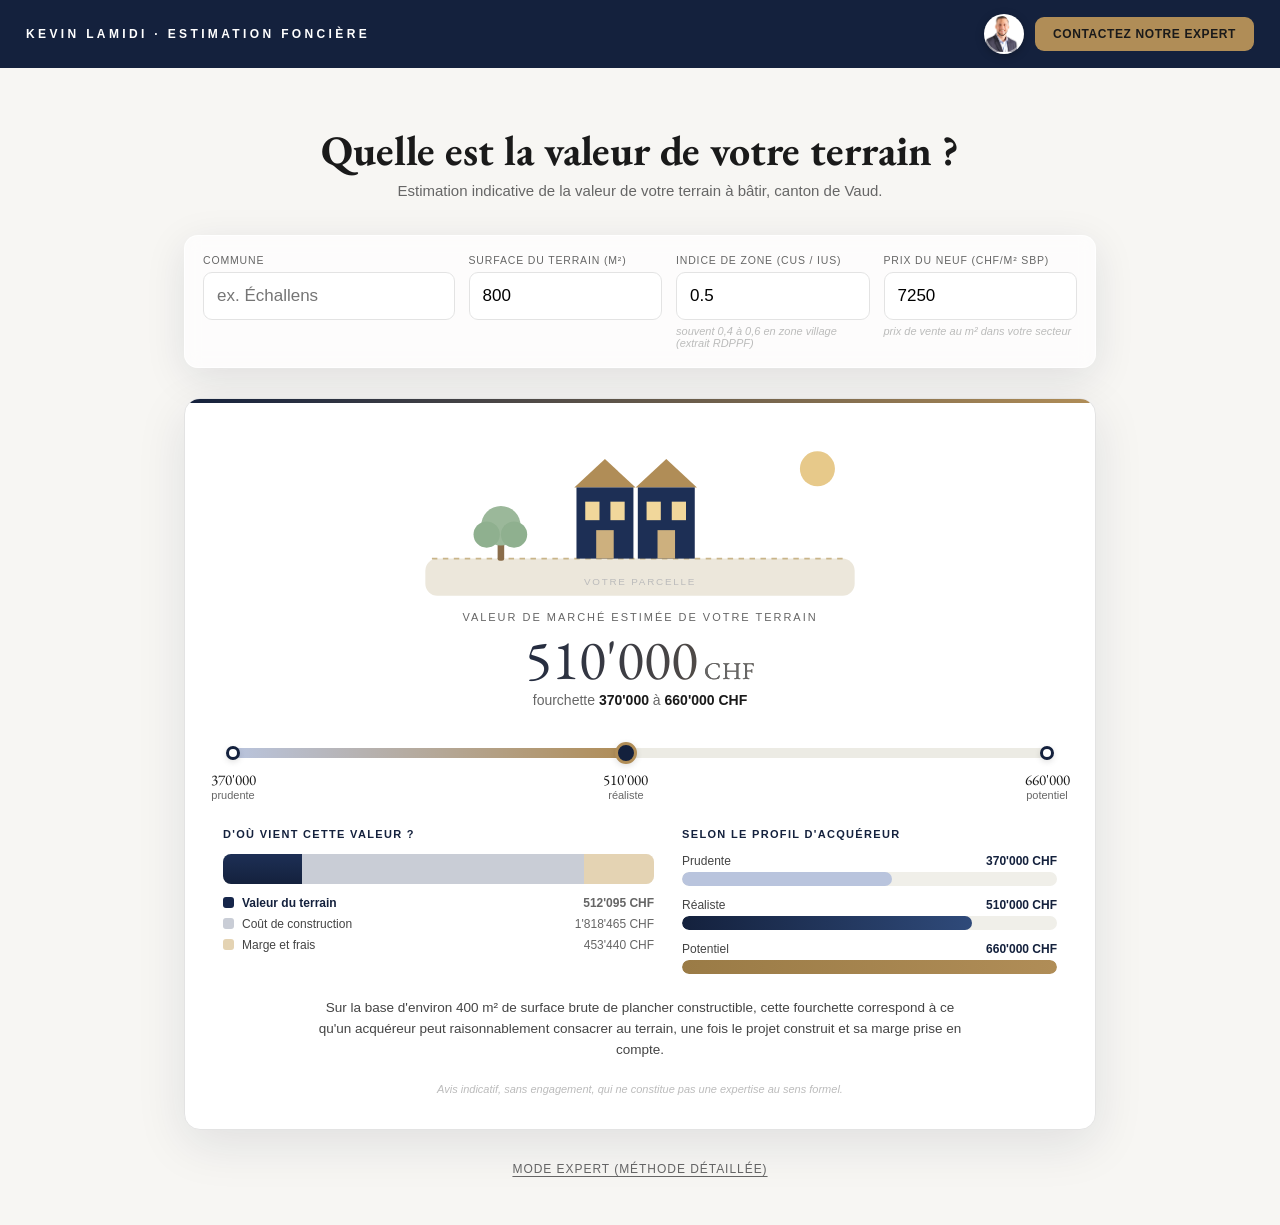
==== commit 50486978: "Ajoute la photo de l'expert dans le rond du bandeau Co-Authored-By: Claude Opus 4.8 <noreply@anthrop" ====
--- a/index.html
+++ b/index.html
@@ -18,7 +18,7 @@
   <header class="topbar">
     <div class="brand" id="brandLabel">Estimation foncière</div>
     <div class="topbar-expert">
-      <span class="expert-photo" id="expertPhoto" aria-hidden="true">KL</span>
+      <span class="expert-photo" id="expertPhoto" aria-hidden="true"></span>
       <a class="btn-expert" id="ctaContact" href="mailto:">Contactez notre expert</a>
     </div>
   </header>
--- a/styles.css
+++ b/styles.css
@@ -75,10 +75,11 @@
 /* Contact expert, en haut à droite (bandeau) */
 .topbar-expert { display: flex; align-items: center; gap: 11px; }
 .expert-photo {
-  width: 38px; height: 38px; border-radius: 50%; flex: none;
-  display: flex; align-items: center; justify-content: center;
-  background: #2f4a7a; color: #fff; font-size: 12px; font-weight: 600; letter-spacing: 0.06em;
-  border: 2px solid rgba(255,255,255,0.3); background-size: cover; background-position: center;
+  width: 40px; height: 40px; border-radius: 50%; flex: none;
+  background: #fff url('assets/expert.png') center top / cover no-repeat;
+  border: 2px solid rgba(255,255,255,0.45);
+  box-shadow: 0 2px 8px rgba(0,0,0,0.25);
+  font-size: 0;
 }
 .btn-expert {
   background: var(--accent); color: #1a1a1a; padding: 10px 18px; border-radius: 9px;
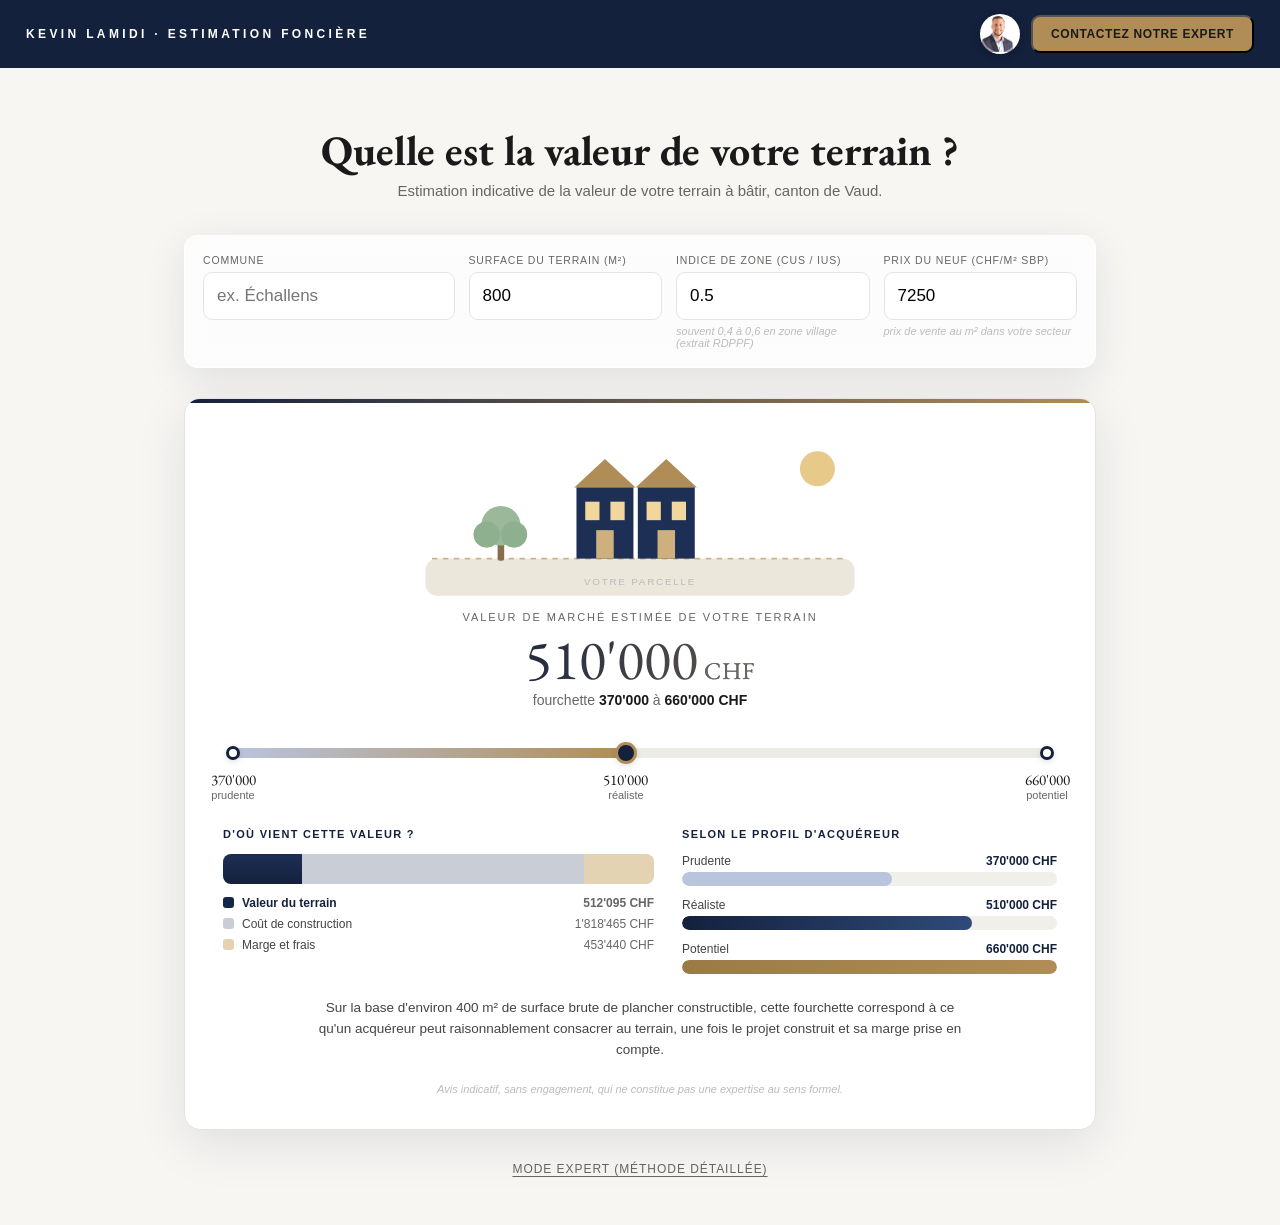
==== commit 953d44ab: "Formulaire de contact (modale Web3Forms): email recu avec coordonnees client + contexte estimation C" ====
--- a/index.html
+++ b/index.html
@@ -19,7 +19,7 @@
     <div class="brand" id="brandLabel">Estimation foncière</div>
     <div class="topbar-expert">
       <span class="expert-photo" id="expertPhoto" aria-hidden="true"></span>
-      <a class="btn-expert" id="ctaContact" href="mailto:">Contactez notre expert</a>
+      <button class="btn-expert" id="ctaOpen" type="button">Contactez notre expert</button>
     </div>
   </header>
 
@@ -307,6 +307,51 @@
   </div>
   </div><!-- /#expert -->
 
+  <!-- ======================= MODALE CONTACT ======================= -->
+  <div class="modal-overlay" id="contactModal" hidden>
+    <div class="modal" role="dialog" aria-modal="true" aria-labelledby="cmTitle">
+      <button class="modal-close" id="modalClose" type="button" aria-label="Fermer">&times;</button>
+      <div class="modal-head">
+        <span class="expert-photo lg" aria-hidden="true"></span>
+        <div>
+          <div class="modal-kicker">Votre interlocuteur</div>
+          <div class="modal-name">Kevin Lamidi</div>
+          <div class="modal-role">Conseiller en immobilier</div>
+        </div>
+      </div>
+      <h2 class="modal-title" id="cmTitle">Je contacte l'expert</h2>
+      <p class="modal-sub">Laissez vos coordonnées : je vous recontacte sous 48 h pour préciser le potentiel foncier de votre bien.</p>
+      <form id="contactForm" class="contact-form" novalidate>
+        <input type="hidden" name="access_key" id="web3formsKey" value="" />
+        <input type="hidden" name="subject" value="Nouvelle demande — Estimateur foncier" />
+        <input type="hidden" name="from_name" value="Estimateur foncier" />
+        <input type="hidden" name="estimation" id="cfEstimation" value="" />
+        <input type="checkbox" name="botcheck" class="hp" tabindex="-1" autocomplete="off" aria-hidden="true" />
+        <div class="cf-field">
+          <label for="cfName">Nom <span class="req">*</span></label>
+          <input id="cfName" name="name" type="text" autocomplete="name" required placeholder="Prénom et nom" />
+        </div>
+        <div class="cf-row">
+          <div class="cf-field">
+            <label for="cfEmail">E-mail <span class="req">*</span></label>
+            <input id="cfEmail" name="email" type="email" autocomplete="email" required placeholder="vous@exemple.ch" />
+          </div>
+          <div class="cf-field">
+            <label for="cfPhone">Téléphone</label>
+            <input id="cfPhone" name="phone" type="tel" autocomplete="tel" placeholder="+41 …" />
+          </div>
+        </div>
+        <div class="cf-field">
+          <label for="cfBien">Votre bien</label>
+          <textarea id="cfBien" name="bien" rows="3" placeholder="Adresse ou commune, n° de parcelle, particularités…"></textarea>
+        </div>
+        <button type="submit" class="cf-submit" id="cfSubmit">Je contacte l'expert pour plus de précisions</button>
+        <div class="cf-status" id="cfStatus" role="status" aria-live="polite"></div>
+        <p class="cf-privacy">Vos données ne servent qu'à vous recontacter. Aucune transmission à des tiers.</p>
+      </form>
+    </div>
+  </div>
+
   <script src="data.js"></script>
   <script src="calc.js"></script>
   <script src="app.js"></script>
--- a/styles.css
+++ b/styles.css
@@ -91,6 +91,57 @@
   .btn-expert { padding: 9px 12px; font-size: 11px; }
   .topbar .brand { font-size: 10px; letter-spacing: 0.14em; }
 }
+
+/* Modale de contact */
+.modal-overlay {
+  position: fixed; inset: 0; z-index: 100; padding: 20px;
+  display: flex; align-items: center; justify-content: center;
+  background: rgba(20,33,61,0.55); backdrop-filter: blur(3px);
+  animation: fadeIn 0.2s ease both;
+}
+.modal-overlay[hidden] { display: none; }
+.modal {
+  position: relative; background: #fff; border-radius: 18px; width: 100%; max-width: 460px;
+  padding: 28px 30px 26px; box-shadow: 0 30px 80px rgba(0,0,0,0.35);
+  max-height: 92vh; overflow: auto; animation: popin 0.3s ease both;
+}
+.modal-close {
+  position: absolute; top: 14px; right: 14px; width: 32px; height: 32px; border-radius: 50%;
+  border: none; background: #f0efe9; color: var(--grey); font-size: 20px; line-height: 1; cursor: pointer;
+}
+.modal-close:hover { background: #e6e4dc; color: var(--ink); }
+.modal-head { display: flex; align-items: center; gap: 14px; margin-bottom: 16px; }
+.expert-photo.lg { width: 54px; height: 54px; border: 2px solid var(--line); box-shadow: none; }
+.modal-kicker { font-size: 10px; letter-spacing: 0.16em; text-transform: uppercase; color: var(--accent); }
+.modal-name { font-family: var(--serif); font-size: 18px; color: var(--ink); }
+.modal-role { font-size: 12px; color: var(--grey); }
+.modal-title { font-family: var(--serif); font-size: 24px; margin: 0 0 6px; color: var(--ink); }
+.modal-sub { font-size: 13.5px; color: var(--grey); line-height: 1.5; margin: 0 0 18px; }
+.contact-form .cf-field { margin-bottom: 12px; }
+.contact-form .cf-row { display: grid; grid-template-columns: 1fr 1fr; gap: 12px; }
+.contact-form label { display: block; font-size: 11px; letter-spacing: 0.04em; text-transform: uppercase; color: var(--grey); margin-bottom: 5px; }
+.contact-form .req { color: var(--warn); }
+.contact-form input, .contact-form textarea {
+  width: 100%; padding: 11px 12px; border: 1px solid var(--line); border-radius: 9px;
+  font-family: var(--sans); font-size: 14px; background: #fff; color: var(--ink);
+}
+.contact-form input:focus, .contact-form textarea:focus { outline: none; border-color: var(--navy); box-shadow: 0 0 0 3px rgba(20,33,61,0.1); }
+.contact-form .hp { position: absolute !important; left: -9999px; opacity: 0; height: 0; width: 0; }
+.cf-submit {
+  width: 100%; margin-top: 6px; border: none; cursor: pointer;
+  background: linear-gradient(135deg, #243a6c, var(--navy)); color: #fff;
+  padding: 15px; border-radius: 11px; font-size: 14px; font-weight: 600; letter-spacing: 0.02em;
+  transition: transform 0.15s, box-shadow 0.15s;
+}
+.cf-submit:hover { transform: translateY(-2px); box-shadow: 0 12px 30px rgba(20,33,61,0.3); }
+.cf-submit:disabled { opacity: 0.6; cursor: default; transform: none; box-shadow: none; }
+.cf-status { font-size: 13px; margin-top: 10px; display: none; }
+.cf-status.show { display: block; }
+.cf-status.ok { color: var(--ok); }
+.cf-status.err { color: var(--warn); }
+.cf-privacy { font-size: 11px; color: var(--grey-light); margin: 12px 0 0; text-align: center; }
+@keyframes fadeIn { from { opacity: 0; } to { opacity: 1; } }
+@media (max-width: 520px) { .contact-form .cf-row { grid-template-columns: 1fr; } }
 
 @keyframes fadeup { from { opacity: 0; transform: translateY(18px); } to { opacity: 1; transform: none; } }
 @keyframes popin { from { opacity: 0; transform: translateY(24px) scale(0.985); } to { opacity: 1; transform: none; } }
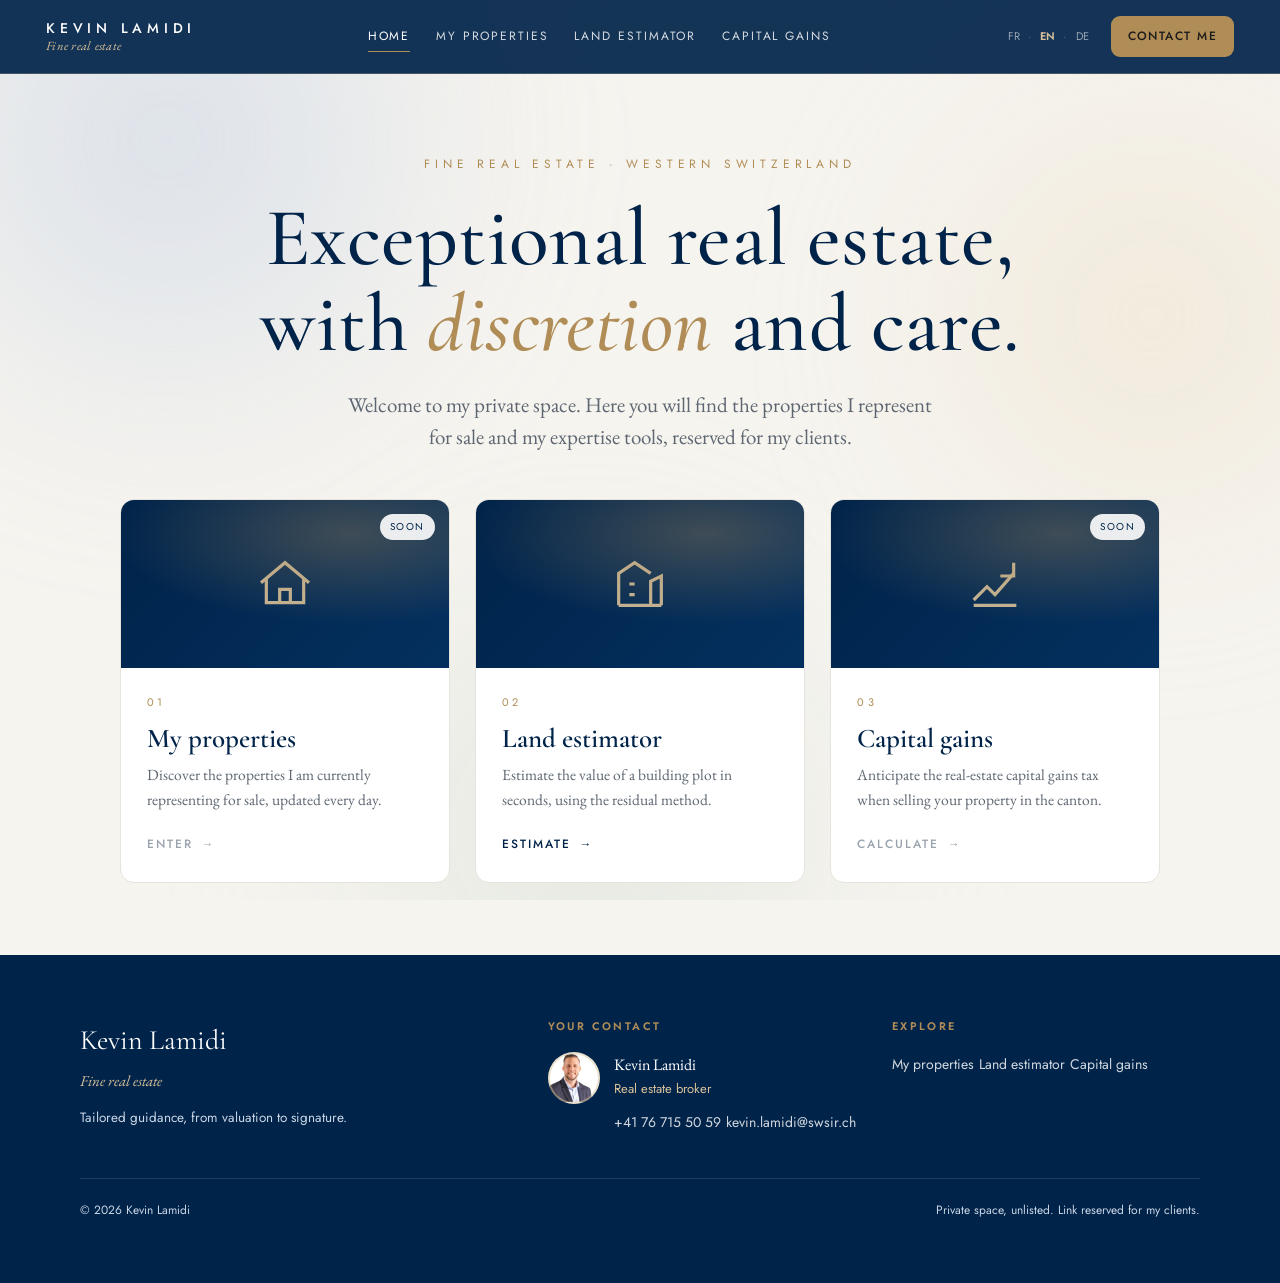
==== commit 995b12f6: "Portail: hub d'accueil immersif trilingue (FR/EN/DE) + design premium - index.html devient le hub d'" ====
--- a/index.html
+++ b/index.html
@@ -4,356 +4,141 @@
   <meta charset="utf-8" />
   <meta name="viewport" content="width=device-width, initial-scale=1" />
   <meta name="robots" content="noindex, nofollow" />
-  <title>Estimation foncière</title>
+  <title data-i18n="meta.title">Kevin Lamidi · Immobilier de prestige</title>
   <link rel="preconnect" href="https://fonts.googleapis.com" />
   <link rel="preconnect" href="https://fonts.gstatic.com" crossorigin />
-  <link href="https://fonts.googleapis.com/css2?family=EB+Garamond:ital,wght@0,400;0,500;0,600;1,400&display=swap" rel="stylesheet" />
-  <link rel="stylesheet" href="styles.css" />
+  <link href="https://fonts.googleapis.com/css2?family=Cormorant+Garamond:ital,wght@0,400;0,500;0,600;1,400;1,500&family=EB+Garamond:ital,wght@0,400;0,500;1,400&family=Jost:wght@300;400;500&display=swap" rel="stylesheet" />
+  <link rel="stylesheet" href="brand.css" />
 </head>
 <body>
 
   <div class="bg-mesh" aria-hidden="true"><span></span><span></span><span></span></div>
 
-  <!-- ======================= BANDEAU ======================= -->
-  <header class="topbar">
-    <div class="brand" id="brandLabel">Estimation foncière</div>
-    <div class="topbar-expert">
-      <span class="expert-photo" id="expertPhoto" aria-hidden="true"></span>
-      <button class="btn-expert" id="ctaOpen" type="button">Contactez notre expert</button>
+  <!-- ======================= EN-TÊTE ======================= -->
+  <header class="site-header">
+    <a class="brand-mark" href="index.html" aria-label="Kevin Lamidi">
+      <span class="bm-name">Kevin Lamidi</span>
+      <span class="bm-affil" data-i18n="brand.tag">Immobilier de prestige</span>
+    </a>
+
+    <nav class="site-nav" aria-label="Navigation principale">
+      <a href="index.html" aria-current="page" data-i18n="nav.home">Accueil</a>
+      <a href="biens.html" data-i18n="nav.biens">Mes biens</a>
+      <a href="estimateur.html" data-i18n="nav.estim">Estimateur foncier</a>
+      <a href="gain.html" data-i18n="nav.gain">Gain immobilier</a>
+    </nav>
+
+    <div class="header-tools">
+      <div class="lang-switch" role="group" aria-label="Langue">
+        <button type="button" data-lang="fr">FR</button><span class="sep">·</span>
+        <button type="button" data-lang="en">EN</button><span class="sep">·</span>
+        <button type="button" data-lang="de">DE</button>
+      </div>
+      <a class="btn-gold" href="mailto:kevin.lamidi@swsir.ch" data-i18n="nav.contact">Me contacter</a>
     </div>
   </header>
 
-  <!-- ======================= FAÇADE SIMPLE ======================= -->
-  <main class="estimateur">
-    <section class="hero">
-      <h1 class="hero-title">Quelle est la valeur de votre terrain ?</h1>
-      <p class="hero-sub">Estimation indicative de la valeur de votre terrain à bâtir, canton de Vaud.</p>
-      <div class="hero-inputs">
-        <div class="hero-field">
-          <label>Commune</label>
-          <input id="commune" list="communeList" placeholder="ex. Échallens" />
-          <datalist id="communeList"></datalist>
-        </div>
-        <div class="hero-field">
-          <label>Surface du terrain (m²)</label>
-          <input id="surfaceCadastrale" type="number" inputmode="numeric" placeholder="ex. 800" />
-        </div>
-        <div class="hero-field">
-          <label>Indice de zone (CUS / IUS)</label>
-          <input id="ius" type="number" step="0.05" inputmode="decimal" placeholder="ex. 0.5" />
-          <div class="hero-help">souvent 0,4 à 0,6 en zone village (extrait RDPPF)</div>
-        </div>
-        <div class="hero-field">
-          <label>Prix du neuf (CHF/m² SBP)</label>
-          <input id="prixReference" type="number" inputmode="numeric" placeholder="ex. 7500" />
-          <div class="hero-help">prix de vente au m² dans votre secteur</div>
-        </div>
-      </div>
-      <div class="note" id="communeNote"></div>
+  <!-- ======================= HUB ======================= -->
+  <div class="hub">
+    <section class="hub-hero">
+      <div class="hub-kicker" data-i18n="hub.kicker">Immobilier d’exception · Suisse romande</div>
+      <h1 class="hub-title" data-i18n="hub.title" data-i18n-html>L’immobilier d’exception,<br>avec <em>exigence</em> et discrétion.</h1>
+      <p class="hub-sub" data-i18n="hub.sub">Bienvenue dans mon espace privé. Retrouvez ici mes biens à la vente et mes outils d’expertise, réservés à mes clients.</p>
     </section>
 
-    <section class="result" id="heroResult"><!-- rempli dynamiquement --></section>
+    <section class="universes" aria-label="Univers">
 
-    <div class="expert-toggle">
-      <button class="linklike" id="btnExpert">Mode expert (méthode détaillée)</button>
-    </div>
-  </main>
+      <!-- 1. Mes biens -->
+      <article class="universe soon">
+        <span class="badge-soon" data-i18n="u.soon">Bientôt</span>
+        <div class="universe-media"><span class="glyph" aria-hidden="true">
+          <svg viewBox="0 0 24 24" fill="none" stroke="currentColor" stroke-width="1.2"><path d="M3 11.5 12 4l9 7.5"/><path d="M5 10v9h14v-9"/><path d="M10 19v-5h4v5"/></svg>
+        </span></div>
+        <div class="universe-body">
+          <div class="universe-num">01</div>
+          <h2 class="universe-title" data-i18n="u.biens.title">Mes biens</h2>
+          <p class="universe-desc" data-i18n="u.biens.desc">Découvrez les propriétés que j’accompagne actuellement à la vente, mises à jour chaque jour.</p>
+          <span class="universe-cta"><span data-i18n="u.cta.enter">Entrer</span> <span class="arrow">→</span></span>
+        </div>
+        <a class="universe-link" href="biens.html" aria-label="Mes biens"></a>
+      </article>
 
-  <!-- ======================= MODE EXPERT ======================= -->
-  <div id="expert" hidden>
-  <div class="expert-head">
-    <div>
-      <div class="eh-title">Mode expert</div>
-      <div class="eh-sub">Calcul détaillé, pour votre analyse et le rappel client</div>
-    </div>
-    <button class="btn secondary eh-back" id="btnSimple">Vue simple</button>
+      <!-- 2. Estimateur foncier -->
+      <article class="universe">
+        <div class="universe-media"><span class="glyph" aria-hidden="true">
+          <svg viewBox="0 0 24 24" fill="none" stroke="currentColor" stroke-width="1.2"><path d="M4 20h16"/><path d="M4 20V8l6-4 6 4"/><path d="M16 20V11l4-2v11"/><path d="M8 12h2M8 16h2"/></svg>
+        </span></div>
+        <div class="universe-body">
+          <div class="universe-num">02</div>
+          <h2 class="universe-title" data-i18n="u.estim.title">Estimateur foncier</h2>
+          <p class="universe-desc" data-i18n="u.estim.desc">Estimez en quelques secondes la valeur d’un terrain à bâtir, selon la méthode résiduelle.</p>
+          <span class="universe-cta"><span data-i18n="u.cta.estimate">Estimer</span> <span class="arrow">→</span></span>
+        </div>
+        <a class="universe-link" href="estimateur.html" aria-label="Estimateur foncier"></a>
+      </article>
+
+      <!-- 3. Gain immobilier -->
+      <article class="universe soon">
+        <span class="badge-soon" data-i18n="u.soon">Bientôt</span>
+        <div class="universe-media"><span class="glyph" aria-hidden="true">
+          <svg viewBox="0 0 24 24" fill="none" stroke="currentColor" stroke-width="1.2"><path d="M4 18l5-5 3 3 7-8"/><path d="M19 4v5h-5"/><path d="M4 20h16"/></svg>
+        </span></div>
+        <div class="universe-body">
+          <div class="universe-num">03</div>
+          <h2 class="universe-title" data-i18n="u.gain.title">Gain immobilier</h2>
+          <p class="universe-desc" data-i18n="u.gain.desc">Anticipez l’impôt sur le gain immobilier lors de la vente de votre bien dans le canton.</p>
+          <span class="universe-cta"><span data-i18n="u.cta.calc">Calculer</span> <span class="arrow">→</span></span>
+        </div>
+        <a class="universe-link" href="gain.html" aria-label="Gain immobilier"></a>
+      </article>
+
+    </section>
   </div>
-  <div class="layout">
 
-    <!-- ======================= SIDEBAR : SAISIE ======================= -->
-    <aside class="sidebar">
-
-      <!-- CONTEXTE : facultatif, alimente surtout l'avis PDF -->
-      <details class="group">
-        <summary>Contexte du dossier</summary>
-        <div class="field"><label>N° de parcelle</label><input id="noParcelle" /></div>
-        <div class="field"><label>Auteur de l'avis</label><input id="auteur" placeholder="Nom Prénom" /></div>
-        <div class="field"><label>Titre / entité</label><input id="entite" placeholder="Courtier" /></div>
-        <div class="field"><label>Client (à la demande de)</label><input id="client" placeholder="Nom du client" /></div>
-        <div class="field"><label>Email de contact <span class="hint">bouton « être rappelé »</span></label><input id="contactEmail" type="email" placeholder="vous@agence.ch" /></div>
-        <div class="field"><label>District</label><input id="district" /></div>
-        <div class="field"><label>Affectation principale</label><select id="affectation"></select></div>
-        <div class="field"><label>Estimation fiscale (CHF) <span class="hint">repère</span></label><input id="estimationFiscale" type="number" /></div>
-        <div class="field inline">
-          <div><label>Accès grevé servitude (m²)</label><input id="surfaceAcces" type="number" value="0" /></div>
-          <div><label>Surface déterminante (m²) <span class="hint">auto</span></label><input id="surfaceDeterminante" type="number" placeholder="auto" /></div>
-        </div>
-        <div class="field"><label>Calcul de surface déterminante</label><select id="normeSurface"></select></div>
-        <div class="field inline">
-          <div><label>Jardin (m²)</label><input id="surfaceJardin" type="number" value="0" /></div>
-          <div><label>Bâtiments existants (m²)</label><input id="surfaceBatiments" type="number" value="0" /></div>
-        </div>
-        <div class="field row3">
-          <div><label>Couvert (m²)</label><input id="surfaceCouvert" type="number" value="0" /></div>
-          <div><label>Haut. corniche (m)</label><input id="hauteurCorniche" type="number" step="0.1" /></div>
-          <div><label>Dist. limites (m)</label><input id="distanceLimites" type="number" step="0.1" /></div>
-        </div>
-        <div class="field"><label>Surface min bâtiment (m²)</label><input id="surfaceMinBatiment" type="number" /></div>
-        <div class="field checks">
-          <label><input type="checkbox" id="pacomRevision" /> PACom en révision</label>
-        </div>
-        <div class="field"><label>Commentaire PACom</label><textarea id="pacomCommentaire"></textarea></div>
-        <div class="field checks">
-          <label>Servitudes</label>
-          <label><input type="checkbox" id="servPassage" /> Passage</label>
-          <label><input type="checkbox" id="servCanalisations" /> Canalisations</label>
-          <label><input type="checkbox" id="servAutres" /> Autres</label>
-        </div>
-        <div class="field"><label>Servitudes (détail)</label><textarea id="servitudes"></textarea></div>
-        <div class="field"><label>Particularités (topo, expo, accès)</label><textarea id="particularites"></textarea></div>
-      </details>
-
-      <!-- HYPOTHÈSES COMMUNES : socle identique à tous les dossiers -->
-      <details class="group">
-        <summary>Hypothèses communes (socle)</summary>
-        <div class="field">
-          <label>Standing visé</label>
-          <select id="standing">
-            <option value="standard">Standard (950 CHF/m³)</option>
-            <option value="soigne">Soigné (1'050 CHF/m³)</option>
-            <option value="premium">Premium (1'150 CHF/m³)</option>
-          </select>
-        </div>
-        <div class="field"><label>Coût construction (CHF/m³ SIA 116)</label><input id="coutM3" type="number" /></div>
-        <div class="field inline">
-          <div><label>Ratio volume/SBP (m³/m²)</label><input id="ratioVolumeSBP" type="number" step="0.1" /></div>
-          <div><label>Ratio habitable/SBP</label><input id="ratioHabitableSBP" type="number" step="0.01" /></div>
-        </div>
-        <div class="field"><label>CFC 1 travaux prépar. (CHF)</label><input id="cfc1" type="number" /></div>
-        <div class="field inline">
-          <div><label>CFC 4 (CHF/m² non bâti)</label><input id="cfc4M2" type="number" /></div>
-          <div><label>CFC 5 (% s/total)</label><input id="cfc5Pct" type="number" step="0.01" /></div>
-        </div>
-        <div class="field"><label>Frais commercialisation (% recette)</label><input id="fraisCommercialisationPct" type="number" step="0.01" /></div>
-        <div class="field">
-          <label>Marge par niveau (% recette)</label>
-          <div class="row3">
-            <div><label style="text-align:center">Prudente</label><input id="margeP" type="number" step="0.01" /></div>
-            <div><label style="text-align:center">Réaliste</label><input id="margeR" type="number" step="0.01" /></div>
-            <div><label style="text-align:center">Optimale</label><input id="margeO" type="number" step="0.01" /></div>
-          </div>
-        </div>
-        <div class="field inline">
-          <div><label>Frais acquisition terrain (%)</label><input id="fraisAcquisitionPct" type="number" step="0.01" /></div>
-          <div><label>Frais constitution PPE (CHF)</label><input id="fraisPPE" type="number" /></div>
-        </div>
-        <div class="field">
-          <label>Abattement servitudes</label>
-          <div class="slider-row">
-            <input id="abattementServitudes" type="range" min="0" max="0.2" step="0.01" value="0" />
-            <span class="val" id="abattementVal">0 %</span>
-          </div>
-        </div>
-        <div class="field">
-          <label>Niveaux habitables <span class="hint">(emprise = SBP / niveaux)</span></label>
-          <div class="slider-row">
-            <input id="nbNiveaux" type="range" min="1" max="3" step="1" value="2" />
-            <span class="val" id="nbNiveauxVal">2</span>
-          </div>
-        </div>
-      </details>
-
-      <!-- DÉGRESSIVITÉ -->
-      <details class="group">
-        <summary>Tableau de dégressivité</summary>
-        <table class="grid" id="degTable" style="font-size:12px"></table>
-        <div class="note">% du prix de référence selon la SBP d'une unité (surface du programme). Variable critique du modèle.</div>
-      </details>
-
-      <!-- ACTIONS DOSSIER -->
-      <div class="group">
-        <h3>Dossier</h3>
-        <div class="btn-row">
-          <button class="btn secondary" id="btnSave">Enregistrer</button>
-          <select id="dossierList" style="flex:1;padding:6px;border:1px solid #e3e3e3;border-radius:4px"></select>
-          <button class="btn ghost" id="btnLoad">Ouvrir</button>
-          <button class="btn ghost" id="btnDelete">Suppr.</button>
-        </div>
-        <div class="btn-row">
-          <button class="btn ghost" id="btnExport">Exporter JSON</button>
-          <button class="btn ghost" id="btnImport">Importer JSON</button>
-          <input type="file" id="fileImport" accept="application/json" style="display:none" />
-        </div>
+  <!-- ======================= PIED DE PAGE ======================= -->
+  <footer class="site-footer">
+    <div class="footer-grid">
+      <div class="footer-brand">
+        <div class="fb-name">Kevin Lamidi</div>
+        <div class="fb-affil" data-i18n="brand.tag">Immobilier de prestige</div>
+        <p class="fb-tag" data-i18n="foot.tag">Un accompagnement sur mesure, de l’estimation à la signature.</p>
       </div>
 
-    </aside>
-
-    <!-- ======================= MAIN : RÉSULTATS ======================= -->
-    <main class="main">
-      <div class="tabs">
-        <div class="tab active" data-tab="synthese">Synthèse</div>
-        <div class="tab" data-tab="detail">Détail par scénario</div>
-        <div class="tab" data-tab="acquereur">Vue acquéreur</div>
-        <div class="tab" data-tab="communes">Communes</div>
-        <div class="tab" data-tab="comparables">Comparables</div>
-        <div class="tab" data-tab="pdf">Avis (PDF)</div>
+      <div class="footer-col">
+        <h4 data-i18n="foot.contactTitle">Votre interlocuteur</h4>
+        <span class="footer-contact-photo" aria-hidden="true"></span>
+        <p style="color:#fff;font-family:var(--serif);font-size:16px;margin-bottom:2px">Kevin Lamidi</p>
+        <p data-i18n="foot.role" style="font-size:13px;color:var(--gold-soft)">Courtier en immobilier</p>
+        <a href="tel:+41767155059">+41 76 715 50 59</a>
+        <a href="mailto:kevin.lamidi@swsir.ch">kevin.lamidi@swsir.ch</a>
       </div>
 
-      <!-- SYNTHÈSE -->
-      <section class="panel active" id="panel-synthese">
-        <h1 class="headline" id="synTitre">Parcelle</h1>
-        <p class="subhead" id="synSub">Canton de Vaud</p>
-        <div class="cards" id="synCards"></div>
-        <div class="section-title">Détail des trois niveaux de valorisation</div>
-        <table class="grid" id="synTable"></table>
-        <p class="note" id="synFiscal"></p>
-      </section>
+      <div class="footer-col">
+        <h4 data-i18n="foot.exploreTitle">Explorer</h4>
+        <a href="biens.html" data-i18n="nav.biens">Mes biens</a>
+        <a href="estimateur.html" data-i18n="nav.estim">Estimateur foncier</a>
+        <a href="gain.html" data-i18n="nav.gain">Gain immobilier</a>
+      </div>
+    </div>
+    <div class="footer-legal">
+      <span>© <span id="year">2026</span> Kevin Lamidi</span>
+      <span data-i18n="foot.privacy">Espace privé, non référencé. Lien réservé à mes clients.</span>
+    </div>
+  </footer>
 
-      <!-- DÉTAIL -->
-      <section class="panel" id="panel-detail">
-        <div class="section-title">Mécanique complète, colonnes parallèles</div>
-        <table class="grid" id="detailTable"></table>
-        <p class="note">Toutes les lignes CFC sont visibles. Les cellules de saisie (sidebar) sont en surbrillance jaune.</p>
-      </section>
-
-      <!-- VUE ACQUÉREUR -->
-      <section class="panel" id="panel-acquereur">
-        <div class="flex" style="justify-content:space-between">
-          <div class="section-title" style="margin:0;border:none">Vue acquéreur, compte à l'envers</div>
-          <div class="field" style="min-width:240px;margin:0">
-            <label>Scénario cible</label>
-            <select id="cibleScenario"></select>
-          </div>
-        </div>
-        <div class="cards" id="acqCards"></div>
-        <table class="grid" id="acqTable"></table>
-        <p class="note" id="acqProfil"></p>
-      </section>
-
-      <!-- COMMUNES -->
-      <section class="panel" id="panel-communes">
-        <div class="section-title">Base de communes</div>
-        <p class="note">Vos données par commune. La saisie d'un dossier pré-remplit ces références (surchargeables). Les communes que vous ajoutez ici sont conservées sur ce poste.</p>
-        <table class="grid" id="communesTable"></table>
-        <div class="spacer"></div>
-        <div class="section-title" id="communeFormTitle">Ajouter ou modifier une commune</div>
-        <div style="display:grid;grid-template-columns:repeat(3,1fr);gap:10px;max-width:900px">
-          <div class="field"><label>Commune</label><input id="k_commune" /></div>
-          <div class="field"><label>District</label><input id="k_district" /></div>
-          <div class="field"><label>Prix réf. (CHF/m² SBP)</label><input id="k_prix" type="number" /></div>
-          <div class="field"><label>IUS zone village</label><input id="k_ius" type="number" step="0.05" /></div>
-          <div class="field"><label>Hauteur corniche (m)</label><input id="k_hauteur" type="number" step="0.1" /></div>
-          <div class="field"><label>Surface min bâtiment (m²)</label><input id="k_surfmin" type="number" /></div>
-          <div class="field" style="grid-column:1 / -1"><label>Notes</label><textarea id="k_notes"></textarea></div>
-        </div>
-        <div class="btn-row">
-          <button class="btn" id="btnSaveCommune">Enregistrer la commune</button>
-          <button class="btn ghost" id="btnResetCommune">Vider le formulaire</button>
-        </div>
-      </section>
-
-      <!-- COMPARABLES -->
-      <section class="panel" id="panel-comparables">
-        <div class="section-title">Comparables archivés</div>
-        <table class="grid" id="compTable"></table>
-        <div class="spacer"></div>
-        <div class="section-title">Ajouter un comparable</div>
-        <div style="display:grid;grid-template-columns:repeat(4,1fr);gap:10px;max-width:900px">
-          <div class="field"><label>Commune</label><input id="c_commune" /></div>
-          <div class="field"><label>Adresse partielle</label><input id="c_adresse" /></div>
-          <div class="field"><label>Type de bien</label>
-            <select id="c_type">
-              <option>PPE neuve</option><option>Villa neuve</option>
-              <option>Villa rénovée</option><option>Terrain nu</option>
-            </select>
-          </div>
-          <div class="field"><label>Date observation</label><input id="c_date" type="date" /></div>
-          <div class="field"><label>SBP (m²)</label><input id="c_sbp" type="number" /></div>
-          <div class="field"><label>Habitable (m²)</label><input id="c_hab" type="number" /></div>
-          <div class="field"><label>Prix (CHF)</label><input id="c_prix" type="number" /></div>
-          <div class="field"><label>Source</label><input id="c_source" /></div>
-        </div>
-        <div class="btn-row"><button class="btn" id="btnAddComp">Ajouter</button></div>
-      </section>
-
-      <!-- PDF -->
-      <section class="panel" id="panel-pdf">
-        <div class="pdf-toolbar">
-          <button class="btn" id="btnPrint">Générer le PDF (impression)</button>
-          <span class="muted">Astuce : dans la boîte d'impression, choisir « Enregistrer au format PDF », marges « Aucune ».</span>
-          <label class="flex" style="margin-left:auto"><input type="checkbox" id="optRarete" checked /> Inclure section rareté</label>
-        </div>
-        <div style="border:1px solid var(--line);padding:12px;border-radius:4px;max-width:620px;margin-bottom:8px">
-          <div class="row3">
-            <div class="field"><label>Plancher (CHF)</label><input id="pdfMin" type="number" /></div>
-            <div class="field"><label>Valeur réaliste (CHF)</label><input id="pdfCentral" type="number" /></div>
-            <div class="field"><label>Potentiel (CHF)</label><input id="pdfMax" type="number" /></div>
-          </div>
-        </div>
-        <div class="note" style="max-width:620px">La fourchette se pré-remplit depuis les trois niveaux (arrondi à 10'000). Vous pouvez l'ajuster librement avant d'afficher au client.</div>
-        <div class="field" style="max-width:380px">
-          <label>Rareté des terrains dans la commune</label>
-          <select id="rareteNiveau">
-            <option value="pratiquement inexistants">pratiquement inexistants</option>
-            <option value="limités">limités</option>
-          </select>
-        </div>
-        <div class="pdf-stage">
-          <div class="sheet" id="pdfSheet"></div>
-        </div>
-      </section>
-
-    </main>
-  </div>
-  </div><!-- /#expert -->
-
-  <!-- ======================= MODALE CONTACT ======================= -->
-  <div class="modal-overlay" id="contactModal" hidden>
-    <div class="modal" role="dialog" aria-modal="true" aria-labelledby="cmTitle">
-      <button class="modal-close" id="modalClose" type="button" aria-label="Fermer">&times;</button>
-      <div class="modal-head">
-        <span class="expert-photo lg" aria-hidden="true"></span>
-        <div>
-          <div class="modal-kicker">Votre interlocuteur</div>
-          <div class="modal-name">Kevin Lamidi</div>
-          <div class="modal-role">Conseiller en immobilier</div>
-        </div>
-      </div>
-      <h2 class="modal-title" id="cmTitle">Je contacte l'expert</h2>
-      <p class="modal-sub">Laissez vos coordonnées : je vous recontacte sous 48 h pour préciser le potentiel foncier de votre bien.</p>
-      <form id="contactForm" class="contact-form" novalidate>
-        <input type="hidden" name="access_key" id="web3formsKey" value="" />
-        <input type="hidden" name="subject" value="Nouvelle demande — Estimateur foncier" />
-        <input type="hidden" name="from_name" value="Estimateur foncier" />
-        <input type="hidden" name="estimation" id="cfEstimation" value="" />
-        <input type="checkbox" name="botcheck" class="hp" tabindex="-1" autocomplete="off" aria-hidden="true" />
-        <div class="cf-field">
-          <label for="cfName">Nom <span class="req">*</span></label>
-          <input id="cfName" name="name" type="text" autocomplete="name" required placeholder="Prénom et nom" />
-        </div>
-        <div class="cf-row">
-          <div class="cf-field">
-            <label for="cfEmail">E-mail <span class="req">*</span></label>
-            <input id="cfEmail" name="email" type="email" autocomplete="email" required placeholder="vous@exemple.ch" />
-          </div>
-          <div class="cf-field">
-            <label for="cfPhone">Téléphone</label>
-            <input id="cfPhone" name="phone" type="tel" autocomplete="tel" placeholder="+41 …" />
-          </div>
-        </div>
-        <div class="cf-field">
-          <label for="cfBien">Votre bien</label>
-          <textarea id="cfBien" name="bien" rows="3" placeholder="Adresse ou commune, n° de parcelle, particularités…"></textarea>
-        </div>
-        <button type="submit" class="cf-submit" id="cfSubmit">Je contacte l'expert pour plus de précisions</button>
-        <div class="cf-status" id="cfStatus" role="status" aria-live="polite"></div>
-        <p class="cf-privacy">Vos données ne servent qu'à vous recontacter. Aucune transmission à des tiers.</p>
-      </form>
-    </div>
-  </div>
-
-  <script src="data.js"></script>
-  <script src="calc.js"></script>
-  <script src="app.js"></script>
+  <script src="i18n.js"></script>
+  <script>
+    // Année courante
+    document.getElementById('year').textContent = new Date().getFullYear();
+    // Apparition en cascade des cartes
+    (function () {
+      var cards = document.querySelectorAll('.universe');
+      if (window.matchMedia('(prefers-reduced-motion: reduce)').matches) return;
+      cards.forEach(function (c, i) {
+        c.style.animationDelay = (0.12 + i * 0.13) + 's';
+        c.classList.add('reveal');
+      });
+    })();
+  </script>
 </body>
 </html>
--- a/brand.css
+++ b/brand.css
@@ -0,0 +1,250 @@
+/* =============================================================================
+   brand.css — Système de design du portail (Kevin Lamidi · Immobilier de prestige)
+   Identité : navy profond, or discret, serif de luxe. Premium, sobre.
+   Partagé par : index.html (hub), biens.html, gain.html.
+   L'estimateur (estimateur.html) garde son styles.css ; ce header s'y greffe.
+   ============================================================================= */
+
+:root {
+  --navy: #002349;          /* bleu de marque profond */
+  --navy-700: #04305f;
+  --navy-300: #c9d6e6;
+  --ink: #14191f;
+  --grey: #5d6671;
+  --grey-light: #9aa3ad;
+  --line: #e6e3dc;
+  --bg: #f6f4ef;            /* fond papier chaud */
+  --panel: #ffffff;
+  --gold: #b08d57;          /* or éditorial */
+  --gold-soft: #d8c19a;
+  --radius: 6px;
+  --serif-display: 'Cormorant Garamond', 'EB Garamond', Georgia, serif;
+  --serif: 'EB Garamond', Georgia, 'Times New Roman', serif;
+  --sans: 'Jost', 'Helvetica Neue', Helvetica, Arial, sans-serif;
+  --ease: cubic-bezier(0.22, 1, 0.36, 1);
+  --shadow-lift: 0 24px 60px rgba(0, 35, 73, 0.18);
+}
+
+* { box-sizing: border-box; }
+
+html { scroll-behavior: smooth; }
+
+body {
+  margin: 0; padding: 0;
+  background: var(--bg);
+  color: var(--ink);
+  font-family: var(--sans);
+  font-size: 15px;
+  line-height: 1.6;
+  -webkit-font-smoothing: antialiased;
+  text-rendering: optimizeLegibility;
+}
+
+a { color: inherit; text-decoration: none; }
+img { max-width: 100%; display: block; }
+
+/* ---------- Fond dégradé mouvant (mesh) ---------- */
+.bg-mesh { position: fixed; inset: 0; z-index: -1; overflow: hidden; background: var(--bg); }
+.bg-mesh span { position: absolute; border-radius: 50%; filter: blur(90px); opacity: 0.55; will-change: transform; animation: drift 26s ease-in-out infinite; }
+.bg-mesh span:nth-child(1) { width: 54vw; height: 54vw; left: -14vw; top: -16vw; background: radial-gradient(circle, #bccbe2, transparent 70%); }
+.bg-mesh span:nth-child(2) { width: 44vw; height: 44vw; right: -12vw; top: 4vh; background: radial-gradient(circle, #ecdcbf, transparent 70%); animation-delay: -9s; }
+.bg-mesh span:nth-child(3) { width: 48vw; height: 48vw; left: 22vw; bottom: -26vh; background: radial-gradient(circle, #cfdbd0, transparent 70%); animation-delay: -17s; }
+@keyframes drift {
+  0%, 100% { transform: translate(0, 0) scale(1); }
+  33% { transform: translate(4vw, 3vh) scale(1.08); }
+  66% { transform: translate(-3vw, 2vh) scale(0.95); }
+}
+
+/* =============================================================================
+   EN-TÊTE DU SITE (partagé)
+   ============================================================================= */
+.site-header {
+  position: sticky; top: 0; z-index: 50;
+  display: flex; align-items: center; justify-content: space-between;
+  gap: 18px; padding: 16px clamp(18px, 4vw, 46px);
+  background: rgba(0, 35, 73, 0.92);
+  backdrop-filter: saturate(140%) blur(10px);
+  color: #fff;
+  border-bottom: 1px solid rgba(216, 193, 154, 0.25);
+}
+.brand-mark { display: flex; flex-direction: column; line-height: 1.1; }
+.brand-mark .bm-name {
+  font-family: var(--sans); font-weight: 500;
+  letter-spacing: 0.34em; text-transform: uppercase; font-size: 14px;
+}
+.brand-mark .bm-affil {
+  font-family: var(--serif); font-style: italic;
+  font-size: 12.5px; color: var(--gold-soft); letter-spacing: 0.02em; margin-top: 3px;
+}
+
+.site-nav { display: flex; align-items: center; gap: clamp(14px, 2vw, 30px); }
+.site-nav a {
+  font-size: 12px; letter-spacing: 0.16em; text-transform: uppercase;
+  color: rgba(255, 255, 255, 0.82); padding: 6px 0; position: relative; transition: color 0.2s;
+}
+.site-nav a::after {
+  content: ''; position: absolute; left: 0; bottom: 0; height: 1px; width: 0;
+  background: var(--gold); transition: width 0.28s var(--ease);
+}
+.site-nav a:hover, .site-nav a[aria-current="page"] { color: #fff; }
+.site-nav a:hover::after, .site-nav a[aria-current="page"]::after { width: 100%; }
+
+.header-tools { display: flex; align-items: center; gap: 16px; }
+
+/* Sélecteur de langue */
+.lang-switch { display: flex; align-items: center; gap: 2px; font-size: 11px; letter-spacing: 0.1em; }
+.lang-switch button {
+  background: none; border: none; color: rgba(255, 255, 255, 0.55); cursor: pointer;
+  font: inherit; padding: 4px 6px; text-transform: uppercase; transition: color 0.2s;
+}
+.lang-switch button[aria-pressed="true"] { color: var(--gold-soft); font-weight: 600; }
+.lang-switch button:hover { color: #fff; }
+.lang-switch .sep { color: rgba(255, 255, 255, 0.25); }
+
+/* Boutons */
+.btn-gold, .btn-ghost {
+  display: inline-flex; align-items: center; gap: 8px; cursor: pointer;
+  font-family: var(--sans); font-size: 12px; font-weight: 500;
+  letter-spacing: 0.12em; text-transform: uppercase; border-radius: 9px;
+  padding: 11px 20px; transition: transform 0.18s var(--ease), box-shadow 0.18s, background 0.2s, color 0.2s;
+  border: 1px solid transparent; white-space: nowrap;
+}
+.btn-gold { background: var(--gold); color: #1a1a1a; }
+.btn-gold:hover { transform: translateY(-2px); box-shadow: 0 10px 26px rgba(176, 141, 87, 0.45); }
+.btn-ghost { background: transparent; border-color: rgba(255, 255, 255, 0.4); color: #fff; }
+.btn-ghost:hover { background: rgba(255, 255, 255, 0.08); border-color: var(--gold-soft); }
+
+.header-tools .btn-gold { padding: 10px 16px; }
+
+@media (max-width: 860px) {
+  .site-nav { display: none; }
+}
+
+/* =============================================================================
+   HUB — HÉRO D'ACCUEIL
+   ============================================================================= */
+.hub { min-height: calc(100vh - 70px); display: flex; flex-direction: column; }
+.hub-hero {
+  text-align: center; padding: clamp(48px, 9vh, 110px) 22px clamp(30px, 5vh, 54px);
+  max-width: 920px; margin: 0 auto;
+}
+.hub-kicker {
+  font-size: 12px; letter-spacing: 0.4em; text-transform: uppercase;
+  color: var(--gold); margin-bottom: 22px;
+}
+.hub-title {
+  font-family: var(--serif-display); font-weight: 500;
+  font-size: clamp(40px, 7vw, 82px); line-height: 1.04; color: var(--navy);
+  margin: 0 0 22px; letter-spacing: 0.005em;
+}
+.hub-title em { font-style: italic; color: var(--gold); }
+.hub-sub {
+  font-family: var(--serif); font-size: clamp(17px, 2.2vw, 21px);
+  color: var(--grey); max-width: 600px; margin: 0 auto; line-height: 1.55;
+}
+
+/* Cartes des 3 univers */
+.universes {
+  display: grid; grid-template-columns: repeat(3, 1fr); gap: clamp(16px, 2vw, 26px);
+  max-width: 1120px; margin: 0 auto; padding: 0 clamp(18px, 4vw, 40px) clamp(40px, 8vh, 80px); width: 100%;
+}
+.universe {
+  position: relative; display: flex; flex-direction: column; overflow: hidden;
+  background: var(--panel); border: 1px solid var(--line); border-radius: 14px;
+  min-height: 360px; transition: transform 0.4s var(--ease), box-shadow 0.4s var(--ease), border-color 0.3s;
+  opacity: 0; transform: translateY(26px);
+}
+.universe:hover { transform: translateY(-8px); box-shadow: var(--shadow-lift); border-color: var(--gold-soft); }
+.universe-media {
+  height: 168px; position: relative; overflow: hidden;
+  background: linear-gradient(135deg, var(--navy), var(--navy-700));
+}
+.universe-media::after {
+  content: ''; position: absolute; inset: 0;
+  background: radial-gradient(120% 90% at 70% 20%, rgba(176,141,87,0.35), transparent 60%);
+}
+.universe-media .glyph {
+  position: absolute; inset: 0; display: grid; place-items: center;
+  color: var(--gold-soft); opacity: 0.9;
+}
+.universe-media .glyph svg { width: 64px; height: 64px; }
+.universe-body { padding: 26px 26px 28px; display: flex; flex-direction: column; flex: 1; }
+.universe-num { font-size: 11px; letter-spacing: 0.3em; color: var(--gold); margin-bottom: 12px; }
+.universe-title {
+  font-family: var(--serif-display); font-weight: 600; font-size: 27px; line-height: 1.1;
+  color: var(--navy); margin: 0 0 10px;
+}
+.universe-desc { font-family: var(--serif); font-size: 15.5px; color: var(--grey); margin: 0 0 22px; flex: 1; }
+.universe-cta {
+  font-size: 12px; letter-spacing: 0.16em; text-transform: uppercase; color: var(--navy);
+  display: inline-flex; align-items: center; gap: 9px; font-weight: 500;
+}
+.universe-cta .arrow { transition: transform 0.25s var(--ease); }
+.universe:hover .universe-cta .arrow { transform: translateX(6px); }
+.universe-link { position: absolute; inset: 0; z-index: 2; }
+.universe.soon .universe-cta { color: var(--grey-light); }
+.universe .badge-soon {
+  position: absolute; top: 14px; right: 14px; z-index: 3;
+  font-size: 10px; letter-spacing: 0.14em; text-transform: uppercase;
+  background: rgba(255,255,255,0.9); color: var(--navy); padding: 5px 10px; border-radius: 999px;
+}
+
+/* Apparition en cascade */
+@keyframes fadeUp { to { opacity: 1; transform: translateY(0); } }
+.reveal { animation: fadeUp 0.7s var(--ease) forwards; }
+@media (prefers-reduced-motion: reduce) {
+  .universe { opacity: 1; transform: none; }
+  .bg-mesh span { animation: none; }
+}
+
+@media (max-width: 880px) {
+  .universes { grid-template-columns: 1fr; max-width: 460px; }
+  .universe { min-height: auto; }
+}
+
+/* =============================================================================
+   PIED DE PAGE / CONTACT
+   ============================================================================= */
+.site-footer {
+  margin-top: auto; background: var(--navy); color: #fff;
+  padding: clamp(40px, 7vh, 70px) clamp(20px, 5vw, 60px);
+}
+.footer-grid {
+  max-width: 1120px; margin: 0 auto; display: grid; gap: 36px;
+  grid-template-columns: 1.4fr 1fr 1fr; align-items: start;
+}
+.footer-brand .fb-name { font-family: var(--serif-display); font-size: 28px; color: #fff; margin-bottom: 6px; }
+.footer-brand .fb-affil { font-family: var(--serif); font-style: italic; color: var(--gold-soft); font-size: 15px; }
+.footer-brand .fb-tag { color: var(--navy-300); font-size: 13.5px; margin-top: 14px; max-width: 320px; line-height: 1.6; }
+.footer-col h4 {
+  font-size: 11px; letter-spacing: 0.22em; text-transform: uppercase; color: var(--gold);
+  margin: 0 0 16px; font-weight: 600;
+}
+.footer-col a, .footer-col p { color: rgba(255,255,255,0.82); font-size: 14px; margin: 0 0 10px; transition: color 0.2s; }
+.footer-col a:hover { color: var(--gold-soft); }
+.footer-contact-photo {
+  width: 52px; height: 52px; border-radius: 50%; float: left; margin: 0 14px 8px 0;
+  background: #fff url('assets/expert.png') center top / cover no-repeat;
+  border: 2px solid rgba(216,193,154,0.5);
+}
+.footer-legal {
+  max-width: 1120px; margin: 36px auto 0; padding-top: 22px;
+  border-top: 1px solid rgba(255,255,255,0.12);
+  font-size: 12px; color: var(--navy-300); display: flex; justify-content: space-between; gap: 16px; flex-wrap: wrap;
+}
+@media (max-width: 760px) {
+  .footer-grid { grid-template-columns: 1fr; }
+}
+
+/* Lien retour au hub (sur estimateur / pages outils) */
+.back-hub {
+  font-size: 11px; letter-spacing: 0.14em; text-transform: uppercase;
+  color: var(--navy-300); display: inline-flex; align-items: center; gap: 7px;
+}
+.back-hub:hover { color: #fff; }
+
+/* Pages "univers" en construction */
+.tool-shell { max-width: 980px; margin: 0 auto; padding: clamp(40px, 8vh, 90px) 22px; text-align: center; }
+.tool-shell .ts-kicker { font-size: 12px; letter-spacing: 0.34em; text-transform: uppercase; color: var(--gold); margin-bottom: 18px; }
+.tool-shell h1 { font-family: var(--serif-display); font-weight: 500; font-size: clamp(34px, 6vw, 60px); color: var(--navy); margin: 0 0 18px; }
+.tool-shell p { font-family: var(--serif); font-size: 18px; color: var(--grey); max-width: 560px; margin: 0 auto 28px; }
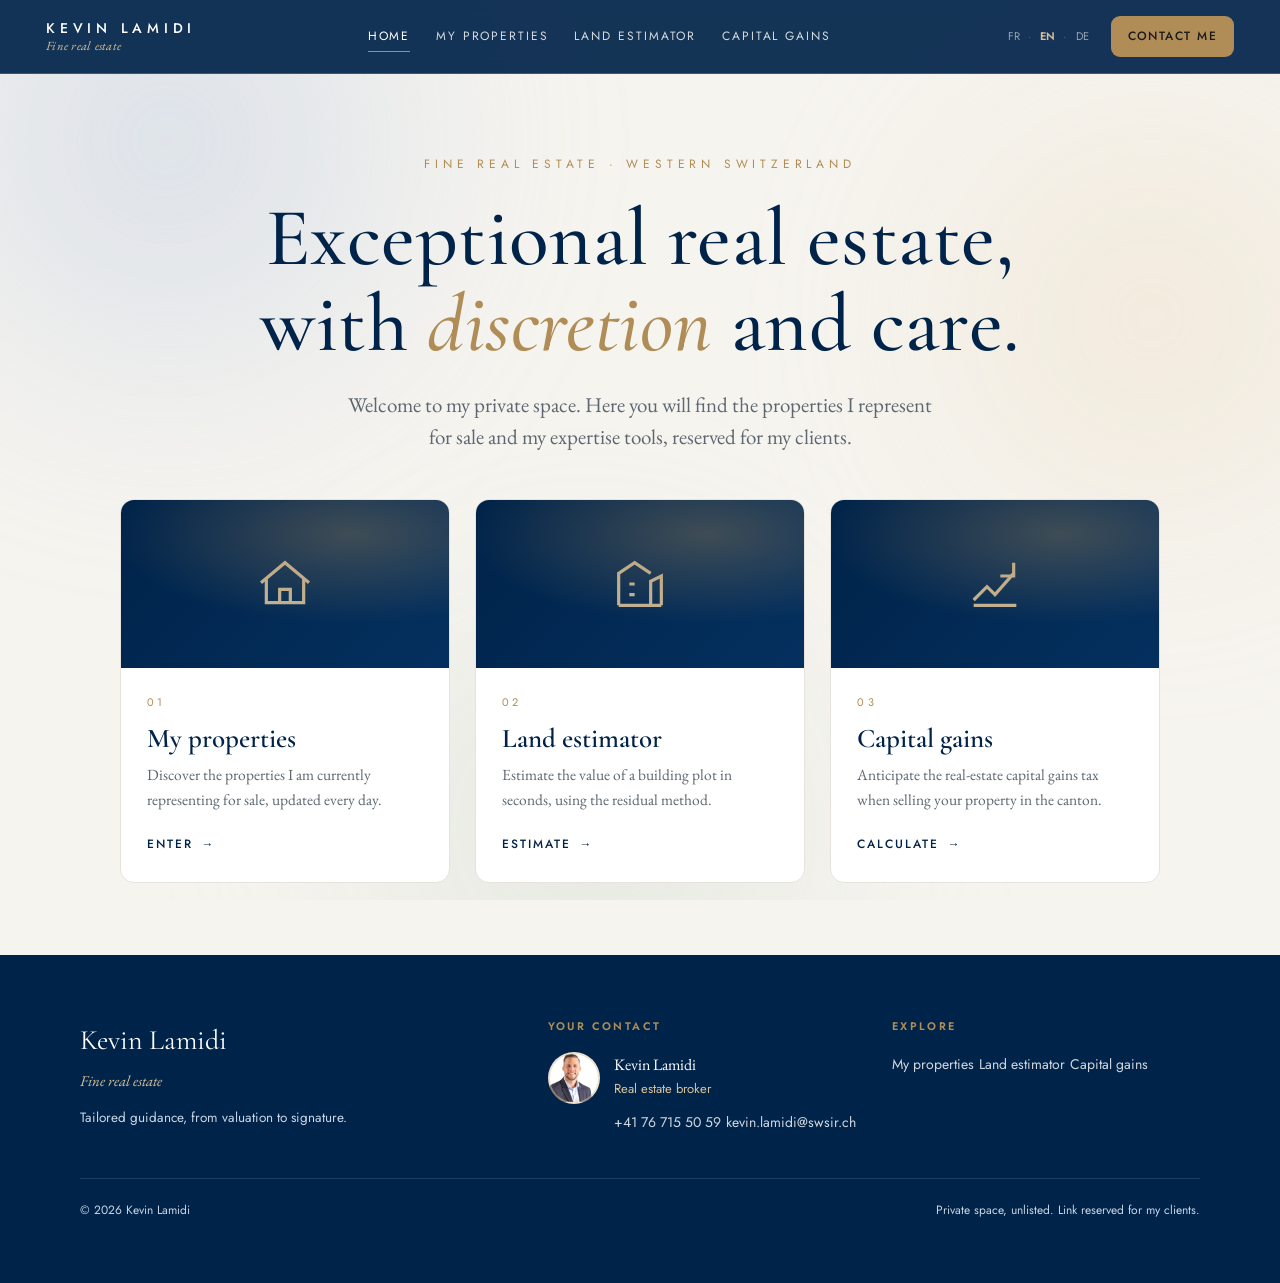
==== commit 5e6eb213: "Etape 5: integration du calculateur de gain immobilier (IGI Vaud) - Copie de l'app IGI existante dan" ====
--- a/index.html
+++ b/index.html
@@ -25,7 +25,7 @@
       <a href="index.html" aria-current="page" data-i18n="nav.home">Accueil</a>
       <a href="biens.html" data-i18n="nav.biens">Mes biens</a>
       <a href="estimateur.html" data-i18n="nav.estim">Estimateur foncier</a>
-      <a href="gain.html" data-i18n="nav.gain">Gain immobilier</a>
+      <a href="gain/" data-i18n="nav.gain">Gain immobilier</a>
     </nav>
 
     <div class="header-tools">
@@ -49,8 +49,7 @@
     <section class="universes" aria-label="Univers">
 
       <!-- 1. Mes biens -->
-      <article class="universe soon">
-        <span class="badge-soon" data-i18n="u.soon">Bientôt</span>
+      <article class="universe">
         <div class="universe-media"><span class="glyph" aria-hidden="true">
           <svg viewBox="0 0 24 24" fill="none" stroke="currentColor" stroke-width="1.2"><path d="M3 11.5 12 4l9 7.5"/><path d="M5 10v9h14v-9"/><path d="M10 19v-5h4v5"/></svg>
         </span></div>
@@ -78,8 +77,7 @@
       </article>
 
       <!-- 3. Gain immobilier -->
-      <article class="universe soon">
-        <span class="badge-soon" data-i18n="u.soon">Bientôt</span>
+      <article class="universe">
         <div class="universe-media"><span class="glyph" aria-hidden="true">
           <svg viewBox="0 0 24 24" fill="none" stroke="currentColor" stroke-width="1.2"><path d="M4 18l5-5 3 3 7-8"/><path d="M19 4v5h-5"/><path d="M4 20h16"/></svg>
         </span></div>
@@ -89,7 +87,7 @@
           <p class="universe-desc" data-i18n="u.gain.desc">Anticipez l’impôt sur le gain immobilier lors de la vente de votre bien dans le canton.</p>
           <span class="universe-cta"><span data-i18n="u.cta.calc">Calculer</span> <span class="arrow">→</span></span>
         </div>
-        <a class="universe-link" href="gain.html" aria-label="Gain immobilier"></a>
+        <a class="universe-link" href="gain/" aria-label="Gain immobilier"></a>
       </article>
 
     </section>
@@ -117,7 +115,7 @@
         <h4 data-i18n="foot.exploreTitle">Explorer</h4>
         <a href="biens.html" data-i18n="nav.biens">Mes biens</a>
         <a href="estimateur.html" data-i18n="nav.estim">Estimateur foncier</a>
-        <a href="gain.html" data-i18n="nav.gain">Gain immobilier</a>
+        <a href="gain/" data-i18n="nav.gain">Gain immobilier</a>
       </div>
     </div>
     <div class="footer-legal">
--- a/brand.css
+++ b/brand.css
@@ -248,3 +248,88 @@
 .tool-shell .ts-kicker { font-size: 12px; letter-spacing: 0.34em; text-transform: uppercase; color: var(--gold); margin-bottom: 18px; }
 .tool-shell h1 { font-family: var(--serif-display); font-weight: 500; font-size: clamp(34px, 6vw, 60px); color: var(--navy); margin: 0 0 18px; }
 .tool-shell p { font-family: var(--serif); font-size: 18px; color: var(--grey); max-width: 560px; margin: 0 auto 28px; }
+
+/* =============================================================================
+   VITRINE "MES BIENS"
+   ============================================================================= */
+.biens-hero { text-align: center; padding: clamp(40px, 7vh, 80px) 22px 10px; max-width: 760px; margin: 0 auto; }
+.biens-hero h1 { font-family: var(--serif-display); font-weight: 500; font-size: clamp(34px, 6vw, 60px); color: var(--navy); margin: 0 0 14px; }
+.biens-hero p { font-family: var(--serif); font-size: 18px; color: var(--grey); margin: 0 auto; max-width: 560px; }
+.biens-updated { font-size: 11px; letter-spacing: 0.12em; text-transform: uppercase; color: var(--grey-light); margin-top: 18px; }
+
+.biens-wrap { max-width: 1180px; margin: 0 auto; padding: 24px clamp(18px, 4vw, 40px) 70px; }
+.biens-empty { text-align: center; font-family: var(--serif); font-size: 18px; color: var(--grey); padding: 60px 0; }
+
+.biens-section-title { font-family: var(--serif-display); font-weight: 600; font-size: 26px; color: var(--navy); margin: 36px 0 4px; }
+.biens-section-title::after { content: ''; display: block; width: 46px; height: 2px; background: var(--gold); margin-top: 10px; }
+.biens-sold-head { margin-top: 54px; }
+.biens-section-sub { font-family: var(--serif); color: var(--grey); margin: 8px 0 0; }
+
+.biens-grid { display: grid; grid-template-columns: repeat(3, 1fr); gap: clamp(16px, 2vw, 26px); margin-top: 22px; }
+@media (max-width: 900px) { .biens-grid { grid-template-columns: repeat(2, 1fr); } }
+@media (max-width: 600px) { .biens-grid { grid-template-columns: 1fr; } }
+
+.bien-card {
+  background: var(--panel); border: 1px solid var(--line); border-radius: 12px; overflow: hidden;
+  cursor: pointer; display: flex; flex-direction: column;
+  transition: transform 0.35s var(--ease), box-shadow 0.35s var(--ease), border-color 0.3s;
+}
+.bien-card:hover, .bien-card:focus-visible { transform: translateY(-6px); box-shadow: var(--shadow-lift); border-color: var(--gold-soft); outline: none; }
+.bien-cover { position: relative; aspect-ratio: 4 / 3; overflow: hidden; background: var(--navy); }
+.bien-cover img { width: 100%; height: 100%; object-fit: cover; transition: transform 0.6s var(--ease); }
+.bien-card:hover .bien-cover img { transform: scale(1.06); }
+.bien-noimg { width: 100%; height: 100%; background: linear-gradient(135deg, var(--navy), var(--navy-700)); }
+.bien-type {
+  position: absolute; left: 12px; top: 12px; background: rgba(255,255,255,0.92); color: var(--navy);
+  font-size: 10px; letter-spacing: 0.12em; text-transform: uppercase; padding: 5px 10px; border-radius: 999px;
+}
+.bien-badge-sold {
+  position: absolute; right: 12px; top: 12px; background: var(--navy); color: var(--gold-soft);
+  font-size: 10px; letter-spacing: 0.16em; text-transform: uppercase; padding: 5px 11px; border-radius: 999px;
+}
+.bien-card.is-sold .bien-cover img { filter: saturate(0.7) brightness(0.96); }
+.bien-info { padding: 18px 20px 20px; display: flex; flex-direction: column; flex: 1; }
+.bien-place { font-size: 11px; letter-spacing: 0.14em; text-transform: uppercase; color: var(--gold); margin-bottom: 7px; }
+.bien-title { font-family: var(--serif-display); font-weight: 600; font-size: 20px; line-height: 1.18; color: var(--navy); margin: 0 0 12px; display: -webkit-box; -webkit-line-clamp: 2; -webkit-box-orient: vertical; overflow: hidden; }
+.bien-specs { display: flex; align-items: center; flex-wrap: wrap; gap: 8px; color: var(--grey); font-size: 13px; margin-bottom: 16px; }
+.bien-specs i { width: 3px; height: 3px; border-radius: 50%; background: var(--grey-light); display: inline-block; }
+.bien-foot { margin-top: auto; display: flex; align-items: baseline; justify-content: space-between; gap: 10px; border-top: 1px solid var(--line); padding-top: 14px; }
+.bien-price { font-family: var(--serif); font-size: 19px; color: var(--navy); font-weight: 500; }
+.bien-view { font-size: 11px; letter-spacing: 0.12em; text-transform: uppercase; color: var(--gold); white-space: nowrap; }
+
+/* ---------- Fiche detaillee (overlay) ---------- */
+.bien-overlay { position: fixed; inset: 0; z-index: 200; background: rgba(0,18,38,0.6); backdrop-filter: blur(4px); display: flex; align-items: flex-start; justify-content: center; padding: clamp(10px, 4vh, 50px) 16px; overflow-y: auto; }
+.bien-overlay[hidden] { display: none; }
+.bien-modal { position: relative; background: var(--bg); width: 100%; max-width: 880px; border-radius: 16px; overflow: hidden; box-shadow: 0 40px 100px rgba(0,18,38,0.5); animation: bienPop 0.35s var(--ease) both; }
+@keyframes bienPop { from { opacity: 0; transform: translateY(18px) scale(0.98); } to { opacity: 1; transform: none; } }
+.bien-close { position: absolute; top: 14px; right: 14px; z-index: 5; width: 38px; height: 38px; border-radius: 50%; border: none; background: rgba(255,255,255,0.92); color: var(--navy); font-size: 24px; line-height: 1; cursor: pointer; box-shadow: 0 4px 14px rgba(0,0,0,0.2); }
+.bien-close:hover { background: #fff; }
+
+.bien-gallery { position: relative; aspect-ratio: 16 / 10; background: var(--navy); }
+.bien-gallery .bg-main { width: 100%; height: 100%; object-fit: cover; display: block; }
+.bg-nav { position: absolute; top: 50%; transform: translateY(-50%); width: 44px; height: 44px; border-radius: 50%; border: none; background: rgba(255,255,255,0.85); color: var(--navy); font-size: 26px; line-height: 1; cursor: pointer; display: grid; place-items: center; transition: background 0.2s; }
+.bg-nav:hover { background: #fff; }
+.bg-nav.prev { left: 14px; } .bg-nav.next { right: 14px; }
+.bg-count { position: absolute; right: 14px; bottom: 14px; background: rgba(0,18,38,0.6); color: #fff; font-size: 12px; letter-spacing: 0.08em; padding: 5px 11px; border-radius: 999px; }
+.bg-thumbs { display: flex; gap: 8px; padding: 12px; overflow-x: auto; background: #fff; border-bottom: 1px solid var(--line); }
+.bg-thumb { flex: 0 0 auto; width: 72px; height: 52px; border: 2px solid transparent; border-radius: 6px; overflow: hidden; padding: 0; cursor: pointer; background: none; }
+.bg-thumb img { width: 100%; height: 100%; object-fit: cover; }
+.bg-thumb.on { border-color: var(--gold); }
+
+.bien-detail { padding: clamp(20px, 4vw, 36px); }
+.bd-head { display: flex; justify-content: space-between; align-items: flex-start; gap: 18px; flex-wrap: wrap; }
+.bd-place { font-size: 11px; letter-spacing: 0.16em; text-transform: uppercase; color: var(--gold); margin-bottom: 8px; }
+.bd-title { font-family: var(--serif-display); font-weight: 600; font-size: clamp(24px, 3.4vw, 34px); line-height: 1.12; color: var(--navy); margin: 0; }
+.bd-price { font-family: var(--serif); font-size: 24px; color: var(--navy); white-space: nowrap; }
+.bd-facts { display: grid; grid-template-columns: repeat(auto-fit, minmax(120px, 1fr)); gap: 1px; background: var(--line); border: 1px solid var(--line); border-radius: 10px; overflow: hidden; margin: 24px 0; }
+.bd-facts .bf { background: #fff; padding: 14px 16px; }
+.bd-facts dt { font-size: 11px; letter-spacing: 0.12em; text-transform: uppercase; color: var(--grey); margin-bottom: 5px; }
+.bd-facts dd { margin: 0; font-family: var(--serif); font-size: 18px; color: var(--navy); }
+.bd-desc { font-family: var(--serif); font-size: 16px; line-height: 1.7; color: var(--ink); }
+.bd-desc p { margin: 0 0 12px; }
+.bien-map { margin: 26px 0 6px; }
+.bien-map-label { font-size: 11px; letter-spacing: 0.16em; text-transform: uppercase; color: var(--gold); margin-bottom: 10px; }
+.bien-map iframe { width: 100%; height: 280px; border: 1px solid var(--line); border-radius: 10px; filter: grayscale(0.25); }
+.bd-contact { margin-top: 28px; padding: 22px 24px; background: var(--navy); border-radius: 12px; color: #fff; display: flex; align-items: center; justify-content: space-between; gap: 18px; flex-wrap: wrap; }
+.bd-contact-title { font-family: var(--serif-display); font-size: 21px; }
+.bd-contact-sub { color: var(--navy-300); font-size: 14px; margin-top: 4px; }
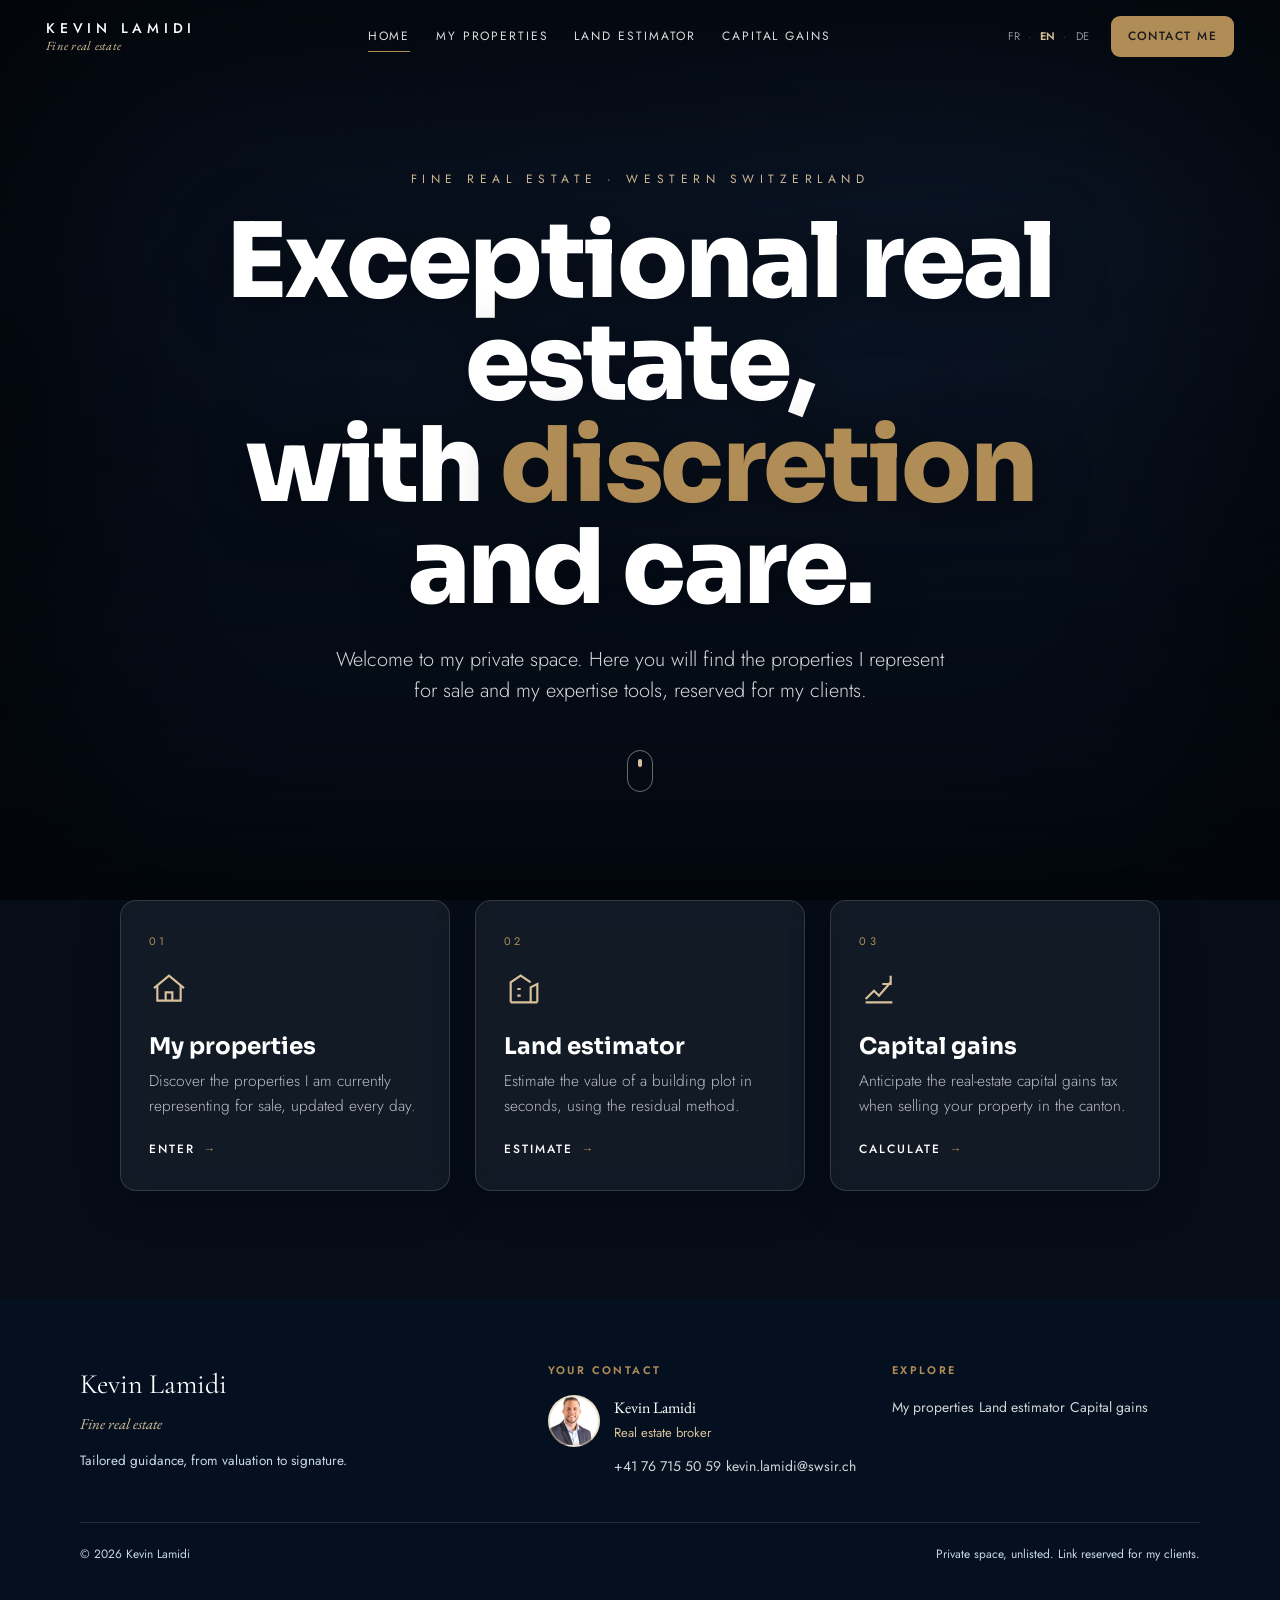
==== commit 66e6f151: "Hub: refonte immersive sombre et cinematique - Fond plein ecran: diaporama des photos de biens (Ken " ====
--- a/index.html
+++ b/index.html
@@ -7,12 +7,15 @@
   <title data-i18n="meta.title">Kevin Lamidi · Immobilier de prestige</title>
   <link rel="preconnect" href="https://fonts.googleapis.com" />
   <link rel="preconnect" href="https://fonts.gstatic.com" crossorigin />
-  <link href="https://fonts.googleapis.com/css2?family=Cormorant+Garamond:ital,wght@0,400;0,500;0,600;1,400;1,500&family=EB+Garamond:ital,wght@0,400;0,500;1,400&family=Jost:wght@300;400;500&display=swap" rel="stylesheet" />
+  <link href="https://fonts.googleapis.com/css2?family=Cormorant+Garamond:ital,wght@0,500;0,600;1,500&family=EB+Garamond:ital,wght@0,400;1,400&family=Jost:wght@300;400;500&family=Sora:wght@400;600;700;800&display=swap" rel="stylesheet" />
   <link rel="stylesheet" href="brand.css" />
 </head>
-<body>
+<body class="hub-cine">
 
-  <div class="bg-mesh" aria-hidden="true"><span></span><span></span><span></span></div>
+  <!-- Fond cinématique : diaporama des biens (rempli par hub.js) -->
+  <div class="cine-bg" id="cineBg" aria-hidden="true"></div>
+  <div class="cine-overlay" aria-hidden="true"></div>
+  <div class="cine-grain" aria-hidden="true"></div>
 
   <!-- ======================= EN-TÊTE ======================= -->
   <header class="site-header">
@@ -38,23 +41,24 @@
     </div>
   </header>
 
-  <!-- ======================= HUB ======================= -->
-  <div class="hub">
+  <!-- ======================= HUB IMMERSIF ======================= -->
+  <main class="hub">
     <section class="hub-hero">
       <div class="hub-kicker" data-i18n="hub.kicker">Immobilier d’exception · Suisse romande</div>
       <h1 class="hub-title" data-i18n="hub.title" data-i18n-html>L’immobilier d’exception,<br>avec <em>exigence</em> et discrétion.</h1>
       <p class="hub-sub" data-i18n="hub.sub">Bienvenue dans mon espace privé. Retrouvez ici mes biens à la vente et mes outils d’expertise, réservés à mes clients.</p>
+      <div class="hub-scroll" aria-hidden="true"><span></span></div>
     </section>
 
     <section class="universes" aria-label="Univers">
 
       <!-- 1. Mes biens -->
       <article class="universe">
-        <div class="universe-media"><span class="glyph" aria-hidden="true">
-          <svg viewBox="0 0 24 24" fill="none" stroke="currentColor" stroke-width="1.2"><path d="M3 11.5 12 4l9 7.5"/><path d="M5 10v9h14v-9"/><path d="M10 19v-5h4v5"/></svg>
-        </span></div>
         <div class="universe-body">
           <div class="universe-num">01</div>
+          <span class="universe-ico" aria-hidden="true">
+            <svg viewBox="0 0 24 24" fill="none" stroke="currentColor" stroke-width="1.3"><path d="M3 11.5 12 4l9 7.5"/><path d="M5 10v9h14v-9"/><path d="M10 19v-5h4v5"/></svg>
+          </span>
           <h2 class="universe-title" data-i18n="u.biens.title">Mes biens</h2>
           <p class="universe-desc" data-i18n="u.biens.desc">Découvrez les propriétés que j’accompagne actuellement à la vente, mises à jour chaque jour.</p>
           <span class="universe-cta"><span data-i18n="u.cta.enter">Entrer</span> <span class="arrow">→</span></span>
@@ -64,11 +68,11 @@
 
       <!-- 2. Estimateur foncier -->
       <article class="universe">
-        <div class="universe-media"><span class="glyph" aria-hidden="true">
-          <svg viewBox="0 0 24 24" fill="none" stroke="currentColor" stroke-width="1.2"><path d="M4 20h16"/><path d="M4 20V8l6-4 6 4"/><path d="M16 20V11l4-2v11"/><path d="M8 12h2M8 16h2"/></svg>
-        </span></div>
         <div class="universe-body">
           <div class="universe-num">02</div>
+          <span class="universe-ico" aria-hidden="true">
+            <svg viewBox="0 0 24 24" fill="none" stroke="currentColor" stroke-width="1.3"><path d="M4 20h16"/><path d="M4 20V8l6-4 6 4"/><path d="M16 20V11l4-2v11"/><path d="M8 12h2M8 16h2"/></svg>
+          </span>
           <h2 class="universe-title" data-i18n="u.estim.title">Estimateur foncier</h2>
           <p class="universe-desc" data-i18n="u.estim.desc">Estimez en quelques secondes la valeur d’un terrain à bâtir, selon la méthode résiduelle.</p>
           <span class="universe-cta"><span data-i18n="u.cta.estimate">Estimer</span> <span class="arrow">→</span></span>
@@ -78,11 +82,11 @@
 
       <!-- 3. Gain immobilier -->
       <article class="universe">
-        <div class="universe-media"><span class="glyph" aria-hidden="true">
-          <svg viewBox="0 0 24 24" fill="none" stroke="currentColor" stroke-width="1.2"><path d="M4 18l5-5 3 3 7-8"/><path d="M19 4v5h-5"/><path d="M4 20h16"/></svg>
-        </span></div>
         <div class="universe-body">
           <div class="universe-num">03</div>
+          <span class="universe-ico" aria-hidden="true">
+            <svg viewBox="0 0 24 24" fill="none" stroke="currentColor" stroke-width="1.3"><path d="M4 18l5-5 3 3 7-8"/><path d="M19 4v5h-5"/><path d="M4 20h16"/></svg>
+          </span>
           <h2 class="universe-title" data-i18n="u.gain.title">Gain immobilier</h2>
           <p class="universe-desc" data-i18n="u.gain.desc">Anticipez l’impôt sur le gain immobilier lors de la vente de votre bien dans le canton.</p>
           <span class="universe-cta"><span data-i18n="u.cta.calc">Calculer</span> <span class="arrow">→</span></span>
@@ -91,7 +95,7 @@
       </article>
 
     </section>
-  </div>
+  </main>
 
   <!-- ======================= PIED DE PAGE ======================= -->
   <footer class="site-footer">
@@ -125,15 +129,13 @@
   </footer>
 
   <script src="i18n.js"></script>
+  <script src="hub.js"></script>
   <script>
-    // Année courante
     document.getElementById('year').textContent = new Date().getFullYear();
-    // Apparition en cascade des cartes
     (function () {
-      var cards = document.querySelectorAll('.universe');
       if (window.matchMedia('(prefers-reduced-motion: reduce)').matches) return;
-      cards.forEach(function (c, i) {
-        c.style.animationDelay = (0.12 + i * 0.13) + 's';
+      document.querySelectorAll('.universe').forEach(function (c, i) {
+        c.style.animationDelay = (0.35 + i * 0.14) + 's';
         c.classList.add('reveal');
       });
     })();
--- a/brand.css
+++ b/brand.css
@@ -333,3 +333,55 @@
 .bd-contact { margin-top: 28px; padding: 22px 24px; background: var(--navy); border-radius: 12px; color: #fff; display: flex; align-items: center; justify-content: space-between; gap: 18px; flex-wrap: wrap; }
 .bd-contact-title { font-family: var(--serif-display); font-size: 21px; }
 .bd-contact-sub { color: var(--navy-300); font-size: 14px; margin-top: 4px; }
+
+/* =============================================================================
+   HUB CINÉMATIQUE — page d'accueil sombre & immersive (body.hub-cine)
+   Scopé : n'affecte QUE index.html. Les autres pages gardent leur thème clair.
+   ============================================================================= */
+body.hub-cine { background: #060d18; color: #fff; }
+
+/* Fond : diaporama plein écran (photos des biens) */
+.cine-bg { position: fixed; inset: 0; z-index: -3; overflow: hidden; background: #060d18 radial-gradient(120% 90% at 70% 10%, #14223b, #060d18 70%); }
+.cine-slide { position: absolute; inset: 0; background-size: cover; background-position: center; opacity: 0; transition: opacity 1.8s ease; will-change: opacity, transform; }
+.cine-slide.is-active { opacity: 1; animation: kenburns 8s ease-out both; }
+@keyframes kenburns { from { transform: scale(1.05); } to { transform: scale(1.17) translate(-1.5%, -1%); } }
+.cine-overlay { position: fixed; inset: 0; z-index: -2; pointer-events: none;
+  background:
+    linear-gradient(180deg, rgba(6,13,24,0.82) 0%, rgba(6,13,24,0.40) 26%, rgba(6,13,24,0.50) 58%, rgba(6,13,24,0.94) 100%),
+    radial-gradient(130% 80% at 50% 12%, rgba(6,13,24,0.30), transparent 45%); }
+.cine-grain { position: fixed; inset: 0; z-index: -1; pointer-events: none; box-shadow: inset 0 0 240px 70px rgba(0,0,0,0.6); }
+@media (prefers-reduced-motion: reduce) { .cine-slide.is-active { animation: none; } }
+
+/* En-tête transparent superposé au héro */
+.hub-cine .site-header { position: absolute; top: 0; left: 0; right: 0; background: transparent; backdrop-filter: none; border-bottom: none; }
+.hub-cine .site-nav a { color: rgba(255,255,255,0.86); }
+.hub-cine .brand-mark .bm-affil { color: var(--gold-soft); }
+
+/* Héro plein écran */
+.hub-cine .hub { display: block; }
+.hub-cine .hub-hero { min-height: 100vh; display: flex; flex-direction: column; justify-content: center; align-items: center; text-align: center; padding: 110px 22px 48px; max-width: 1040px; margin: 0 auto; }
+.hub-cine .hub-kicker { color: var(--gold-soft); letter-spacing: 0.46em; opacity: 0.95; }
+.hub-cine .hub-title { font-family: 'Sora', var(--sans); font-weight: 800; color: #fff; font-size: clamp(40px, 8.4vw, 104px); line-height: 0.98; letter-spacing: -0.025em; margin: 0 0 26px; text-shadow: 0 6px 50px rgba(0,0,0,0.55); }
+.hub-cine .hub-title em { font-style: normal; color: var(--gold); }
+.hub-cine .hub-sub { font-family: var(--sans); font-weight: 300; font-size: clamp(16px, 2vw, 20px); color: rgba(255,255,255,0.84); max-width: 620px; }
+
+/* Indicateur de défilement */
+.hub-scroll { margin: 44px auto 0; width: 26px; height: 42px; border: 1px solid rgba(255,255,255,0.4); border-radius: 14px; position: relative; }
+.hub-scroll span { position: absolute; left: 50%; top: 8px; width: 4px; height: 8px; background: var(--gold-soft); border-radius: 2px; transform: translateX(-50%); animation: scrolldot 1.9s ease-in-out infinite; }
+@keyframes scrolldot { 0% { opacity: 0; transform: translate(-50%, 0); } 30% { opacity: 1; } 100% { opacity: 0; transform: translate(-50%, 15px); } }
+
+/* Cartes "verre" sur le fond cinématique */
+.hub-cine .universes { max-width: 1120px; margin: 0 auto; padding: 0 clamp(18px, 4vw, 40px) 12vh; }
+.hub-cine .universe { background: rgba(255,255,255,0.055); border: 1px solid rgba(255,255,255,0.14); border-radius: 16px; min-height: 0; -webkit-backdrop-filter: blur(14px) saturate(120%); backdrop-filter: blur(14px) saturate(120%); box-shadow: 0 10px 40px rgba(0,0,0,0.28); }
+.hub-cine .universe:hover { transform: translateY(-8px); border-color: var(--gold-soft); background: rgba(255,255,255,0.09); box-shadow: 0 28px 70px rgba(0,0,0,0.5); }
+.hub-cine .universe-body { padding: 32px 28px 30px; }
+.hub-cine .universe-num { color: var(--gold); letter-spacing: 0.3em; }
+.hub-cine .universe-ico { display: block; color: var(--gold-soft); margin: 6px 0 18px; }
+.hub-cine .universe-ico svg { width: 40px; height: 40px; }
+.hub-cine .universe-title { font-family: 'Sora', var(--sans); font-weight: 700; font-size: 23px; color: #fff; margin: 0 0 10px; }
+.hub-cine .universe-desc { font-family: var(--sans); font-weight: 300; color: rgba(255,255,255,0.72); margin: 0 0 22px; }
+.hub-cine .universe-cta { color: #fff; }
+.hub-cine .universe-cta .arrow { color: var(--gold); }
+
+/* Pied de page : encore plus sombre pour fondre avec le thème */
+.hub-cine .site-footer { background: #04101f; position: relative; z-index: 1; }
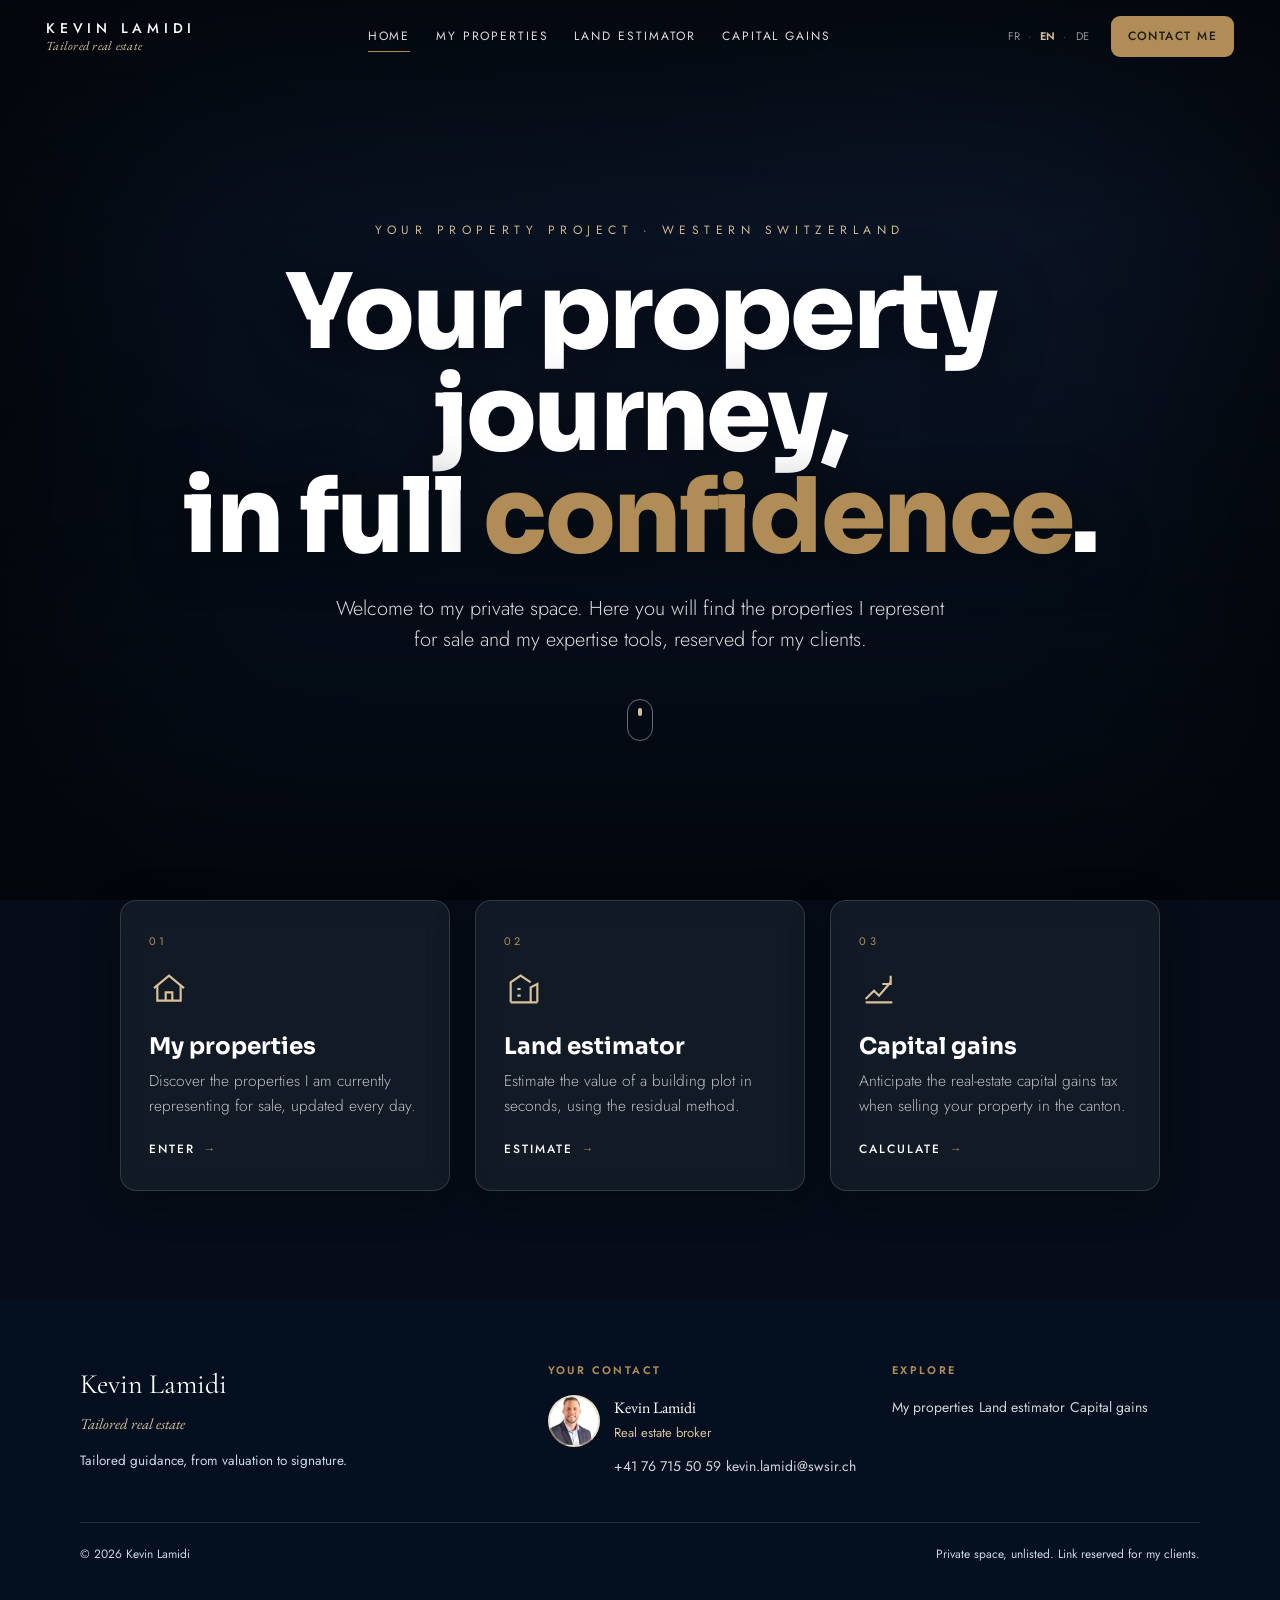
==== commit fbd4d230: "Theme sombre coherent sur tout le portail + vocabulaire plus accessible - Thème sombre applique a to" ====
--- a/index.html
+++ b/index.html
@@ -4,7 +4,7 @@
   <meta charset="utf-8" />
   <meta name="viewport" content="width=device-width, initial-scale=1" />
   <meta name="robots" content="noindex, nofollow" />
-  <title data-i18n="meta.title">Kevin Lamidi · Immobilier de prestige</title>
+  <title data-i18n="meta.title">Kevin Lamidi · Immobilier sur mesure</title>
   <link rel="preconnect" href="https://fonts.googleapis.com" />
   <link rel="preconnect" href="https://fonts.gstatic.com" crossorigin />
   <link href="https://fonts.googleapis.com/css2?family=Cormorant+Garamond:ital,wght@0,500;0,600;1,500&family=EB+Garamond:ital,wght@0,400;1,400&family=Jost:wght@300;400;500&family=Sora:wght@400;600;700;800&display=swap" rel="stylesheet" />
@@ -21,7 +21,7 @@
   <header class="site-header">
     <a class="brand-mark" href="index.html" aria-label="Kevin Lamidi">
       <span class="bm-name">Kevin Lamidi</span>
-      <span class="bm-affil" data-i18n="brand.tag">Immobilier de prestige</span>
+      <span class="bm-affil" data-i18n="brand.tag">Immobilier sur mesure</span>
     </a>
 
     <nav class="site-nav" aria-label="Navigation principale">
@@ -44,8 +44,8 @@
   <!-- ======================= HUB IMMERSIF ======================= -->
   <main class="hub">
     <section class="hub-hero">
-      <div class="hub-kicker" data-i18n="hub.kicker">Immobilier d’exception · Suisse romande</div>
-      <h1 class="hub-title" data-i18n="hub.title" data-i18n-html>L’immobilier d’exception,<br>avec <em>exigence</em> et discrétion.</h1>
+      <div class="hub-kicker" data-i18n="hub.kicker">Votre projet immobilier · Suisse romande</div>
+      <h1 class="hub-title" data-i18n="hub.title" data-i18n-html>Votre projet immobilier,<br>en toute <em>confiance</em>.</h1>
       <p class="hub-sub" data-i18n="hub.sub">Bienvenue dans mon espace privé. Retrouvez ici mes biens à la vente et mes outils d’expertise, réservés à mes clients.</p>
       <div class="hub-scroll" aria-hidden="true"><span></span></div>
     </section>
@@ -102,7 +102,7 @@
     <div class="footer-grid">
       <div class="footer-brand">
         <div class="fb-name">Kevin Lamidi</div>
-        <div class="fb-affil" data-i18n="brand.tag">Immobilier de prestige</div>
+        <div class="fb-affil" data-i18n="brand.tag">Immobilier sur mesure</div>
         <p class="fb-tag" data-i18n="foot.tag">Un accompagnement sur mesure, de l’estimation à la signature.</p>
       </div>
 
--- a/brand.css
+++ b/brand.css
@@ -385,3 +385,37 @@
 
 /* Pied de page : encore plus sombre pour fondre avec le thème */
 .hub-cine .site-footer { background: #04101f; position: relative; z-index: 1; }
+
+/* =============================================================================
+   THÈME SOMBRE PARTAGÉ (body.theme-dark) — cohérence avec l'accueil.
+   Utilisé par biens.html (et toute page brand.css voulant le mode sombre).
+   ============================================================================= */
+body.theme-dark { background: #060d18; color: #eaeef4; }
+body.theme-dark .bg-mesh { background: radial-gradient(130% 90% at 70% 0%, #122038, #060d18 70%); }
+body.theme-dark .bg-mesh span { opacity: 0.18; }
+
+body.theme-dark .biens-hero h1 { color: #fff; }
+body.theme-dark .biens-hero p { color: rgba(255,255,255,0.74); }
+body.theme-dark .ts-kicker, body.theme-dark .biens-hero .ts-kicker { color: var(--gold-soft); }
+body.theme-dark .biens-updated { color: rgba(255,255,255,0.42); }
+
+body.theme-dark .biens-section-title { color: #fff; }
+body.theme-dark .biens-section-sub { color: rgba(255,255,255,0.62); }
+body.theme-dark .biens-empty { color: rgba(255,255,255,0.7); }
+
+body.theme-dark .bien-card { background: rgba(255,255,255,0.05); border-color: rgba(255,255,255,0.12); box-shadow: 0 10px 36px rgba(0,0,0,0.3); }
+body.theme-dark .bien-card:hover, body.theme-dark .bien-card:focus-visible { background: rgba(255,255,255,0.085); border-color: var(--gold-soft); box-shadow: 0 28px 70px rgba(0,0,0,0.5); }
+body.theme-dark .bien-title { color: #fff; }
+body.theme-dark .bien-specs { color: rgba(255,255,255,0.66); }
+body.theme-dark .bien-specs i { background: rgba(255,255,255,0.32); }
+body.theme-dark .bien-foot { border-top-color: rgba(255,255,255,0.13); }
+body.theme-dark .bien-price { color: #fff; }
+
+body.theme-dark .bien-modal { background: #0c1726; color: #eaeef4; }
+body.theme-dark .bd-title, body.theme-dark .bd-price { color: #fff; }
+body.theme-dark .bd-facts { background: rgba(255,255,255,0.1); border-color: rgba(255,255,255,0.1); }
+body.theme-dark .bd-facts .bf { background: #0f1c2e; }
+body.theme-dark .bd-facts dt { color: rgba(255,255,255,0.6); }
+body.theme-dark .bd-facts dd { color: #fff; }
+body.theme-dark .bd-desc { color: rgba(255,255,255,0.82); }
+body.theme-dark .bg-thumbs { background: #0c1726; border-bottom-color: rgba(255,255,255,0.1); }
